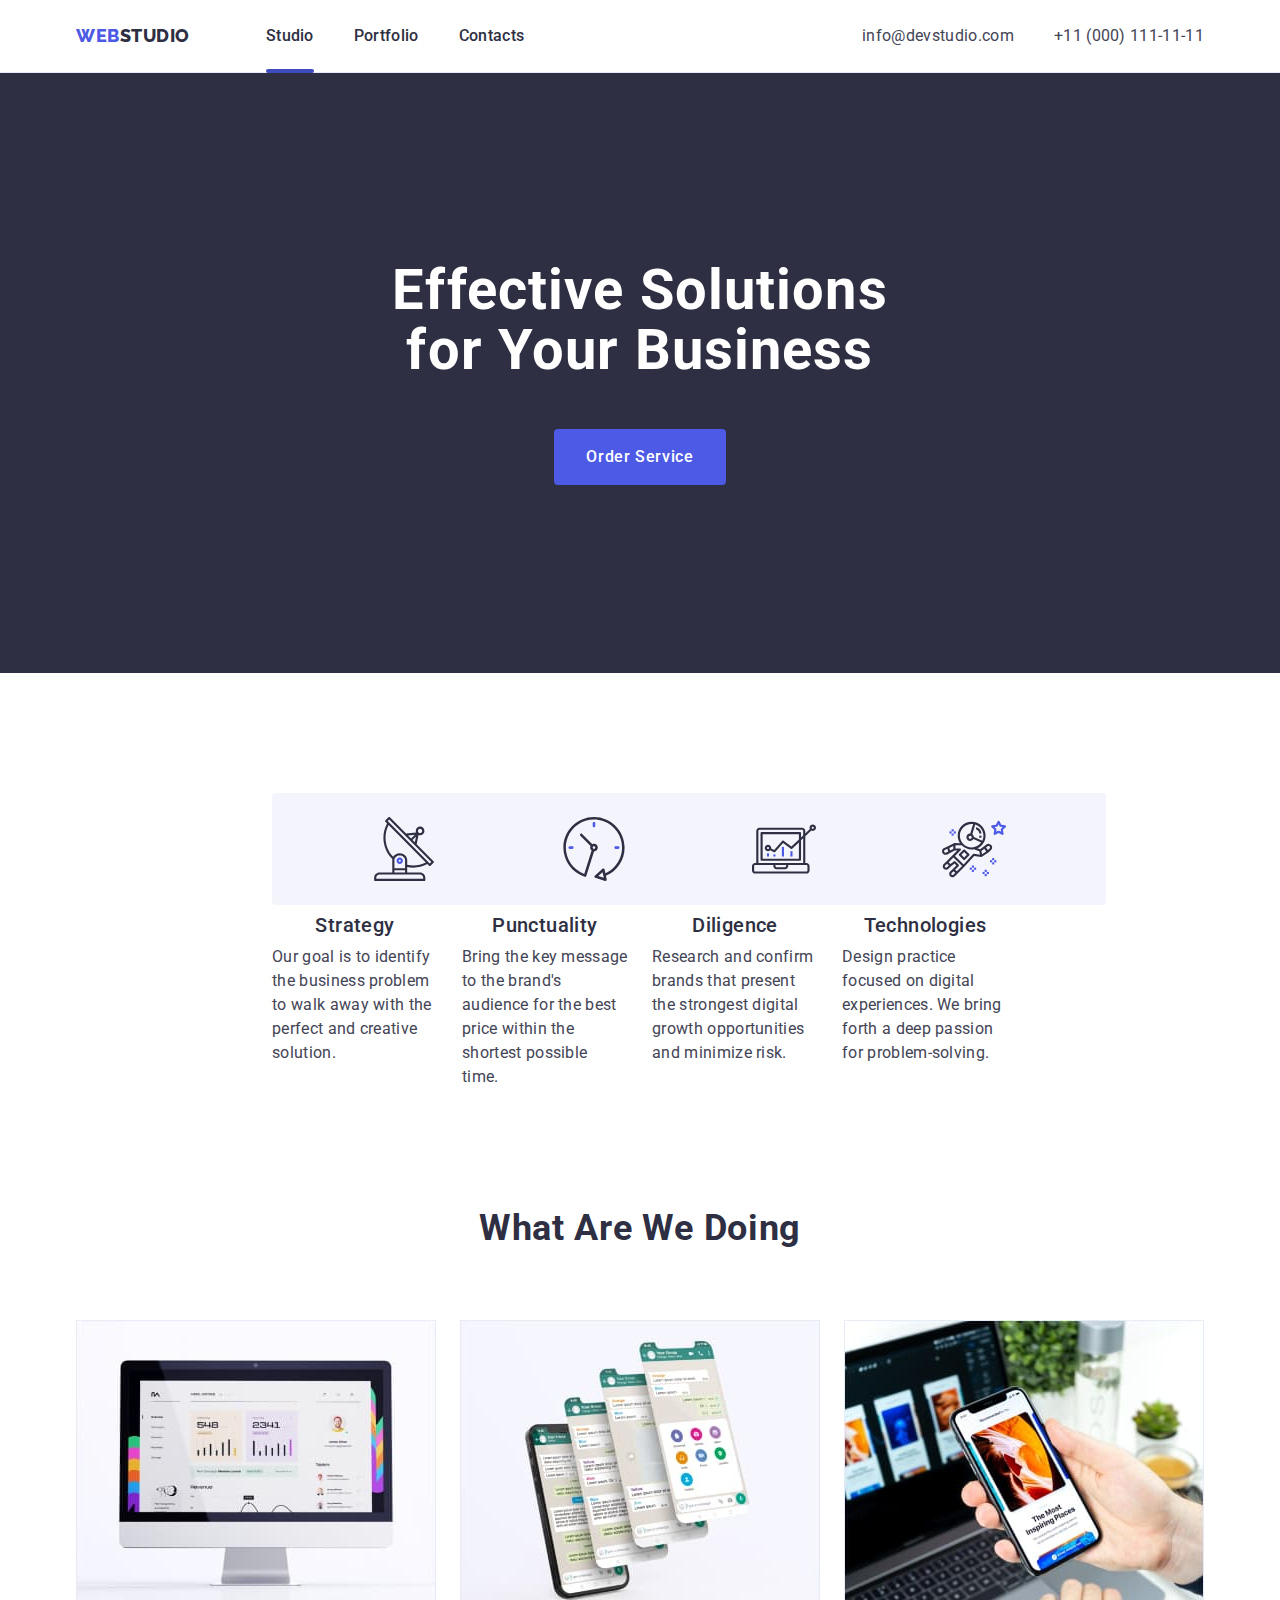
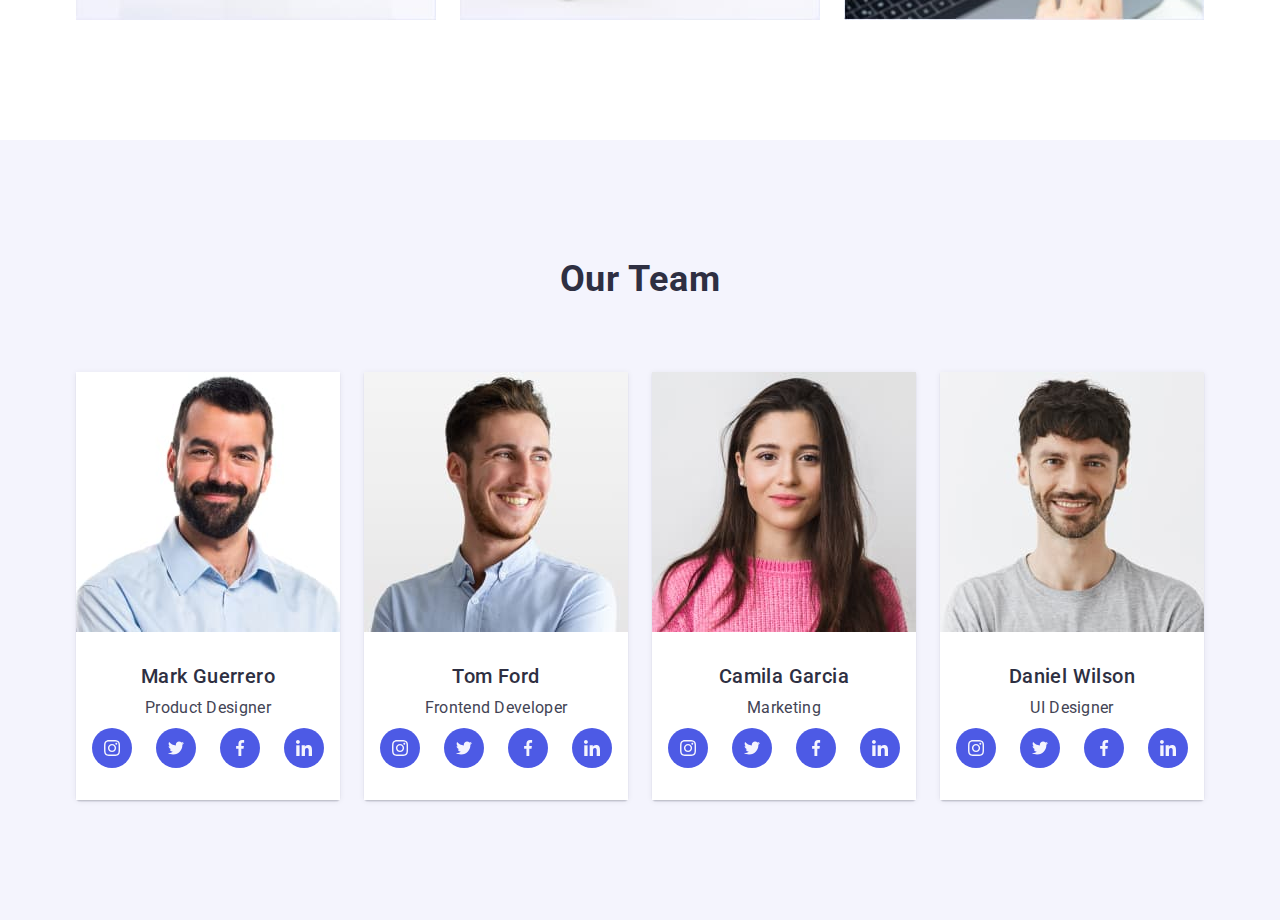
==== index.html @ ed2f5697 "1" ====
<!DOCTYPE html>
<html lang="en">
  <head>
    <meta charset="UTF-8" />
    <meta http-equiv="X-UA-Compatible" content="IE=edge" />
    <meta name="viewport" content="width=device-width, initial-scale=1.0" />

    <link rel="preconnect" href="https://fonts.googleapis.com" />
    <link rel="preconnect" href="https://fonts.gstatic.com" crossorigin />
    <link
      href="https://fonts.googleapis.com/css2?family=Raleway:wght@800&family=Roboto:wght@400;500;700;900&display=swap"
      rel="stylesheet"
    />
    <title>Studio</title>
    <link
      rel="stylesheet"
      href="https://cdn.jsdelivr.net/npm/modern-normalize@1.1.0/modern-normalize.min.css"
    />
    <link rel="stylesheet" href="./css/styles.css" />
    <link rel="stylesheet" href="./css/media.css" />
    <link rel="stylesheet" href="./css/mobile.css" />
  </head>

  <body>
    <!--============================Header =========================-->
    <header class="header">
      <div class="container page-header-container">
        <nav class="navigate">
          <a href="./index.html" class="logo link"
            >Web<span class="logo-color">Studio</span></a
          >
          <ul class="site-nav list">
            <li class="head-link">
              <a href="./index.html" class="link padding-link activ">Studio</a>
            </li>
            <li class="head-link">
              <a href="./portfolio.html" class="link padding-link">Portfolio</a>
            </li>
            <li class="head-link"><a href="" class="link padding-link">Contacts</a></li>
          </ul>
        </nav>
        <button type="button" class="mobile-menu-open" data-menu-open>
          <svg width="32" height="22" class="mobile-menu-clik">
            <use href="./images/icons.svg#icon-menu"></use>
          </svg>
        </button>
        <address class="auth-address">
          <ul class="auth-nav list">
            <li>
              <a href="mailto:info@devstudio.com" class="link padding-link-auth"
                >info@devstudio.com</a
              >
            </li>
            <li>
              <a href="tel:+110001111111" class="link padding-link-auth"
                >+11 (000) 111-11-11</a
              >
            </li>
          </ul>
        </address>
      </div>
      <!-- ==================Mobile-menu====================== -->
      <div class="mobile-menu-window" data-menu>
        <div class="container mobile-menu-container">
          <button type="button" class="mobile-menu-close" data-menu-close>
            <svg width="8" height="8" class="button-effects">
              <use href="./images/icons.svg#icon-close"></use>
            </svg>
          </button>
          <ul class="site-nav-menu list">
            <li class="head-link-menu">
              <a href="./index.html" class="link padding-link-menu-color">Studio</a>
            </li>
            <li class="head-link-menu">
              <a href="./portfolio.html" class="link padding-link-menu">Portfolio</a>
            </li>
            <li class="head-link-menu">
              <a href="" class="link padding-link-menu">Contacts</a>
            </li>
          </ul>
          <ul class="auth-nav-menu list">
            <li>
              <a href="tel:+110001111111" class="link padding-link-number"
                >+11 (000) 111-11-11</a
              >
            </li>
            <li>
              <a href="mailto:info@devstudio.com" class="link padding-link-mail"
                >info@devstudio.com</a
              >
            </li>
          </ul>
          <ul class="social-link-menu list">
            <li class="social-link-item">
              <a href="" class="social-list-link">
                <svg width="16" height="16" class="social-link-net">
                  <use href="./images/icons.svg#icon-instagram"></use>
                </svg>
              </a>
            </li>
            <li class="social-link-item">
              <a href="" class="social-list-link">
                <svg width="16" height="16" class="social-link-net">
                  <use href="./images/icons.svg#icon-twitter"></use>
                </svg>
              </a>
            </li>
            <li class="social-link-item">
              <a href="" class="social-list-link">
                <svg width="16" height="16" class="social-link-net">
                  <use href="./images/icons.svg#icon-facebook"></use>
                </svg>
              </a>
            </li>
            <li class="social-link-item">
              <a href="" class="social-list-link">
                <svg width="16" height="16" class="social-link-net">
                  <use href="./images/icons.svg#icon-linkedin"></use>
                </svg>
              </a>
            </li>
          </ul>
        </div>
      </div>
    </header>
    <!---------------------------Section 1 --------------------------------->
    <main>
      <section class="hero">
        <div class="container">
          <h1 class="hero-title">Effective Solutions for Your Business</h1>
          <button type="button" class="button" data-modal-open>Order Service</button>
        </div>
      </section>
      <!-- =====================section 2 ==============================-->
      <section class="section section-features">
        <div class="container">
          <h2 class="visually-hidden">features</h2>
          <ul class="feature-list list">
            <li class="feature-text">
              <div class="feature-icon">
                <svg width="64" height="64">
                  <use href="./images/icons.svg#icon-antenna"></use>
                </svg>
              </div>
              <h3 class="title">Strategy</h3>
              <p class="text">
                Our goal is to identify the business problem to walk away with the perfect
                and creative solution.
              </p>
            </li>
            <li class="feature-text">
              <div class="feature-icon">
                <svg width="64" height="64">
                  <use href="./images/icons.svg#icon-clock"></use>
                </svg>
              </div>
              <h3 class="title">Punctuality</h3>
              <p class="text">
                Bring the key message to the brand's audience for the best price within
                the shortest possible time.
              </p>
            </li>
            <li class="feature-text">
              <div class="feature-icon">
                <svg width="64" height="64">
                  <use href="./images/icons.svg#icon-diagram"></use>
                </svg>
              </div>
              <h3 class="title">Diligence</h3>
              <p class="text">
                Research and confirm brands that present the strongest digital growth
                opportunities and minimize risk.
              </p>
            </li>
            <li class="feature-text">
              <div class="feature-icon">
                <svg width="64" height="64">
                  <use href="./images/icons.svg#icon-astronaut"></use>
                </svg>
              </div>
              <h3 class="title">Technologies</h3>
              <p class="text">
                Design practice focused on digital experiences. We bring forth a deep
                passion for problem-solving.
              </p>
            </li>
          </ul>
        </div>
      </section>

      <!--=========================section 3 ============================-->
      <section class="section-work">
        <div class="container">
          <h2 class="section-title">What are we doing</h2>
          <ul class="work-list list">
            <li class="work-img">
              <img src="./images/img1.jpg" alt="overview" width="360" />
            </li>
            <li class="work-img">
              <img src="./images/img2.jpg" alt="mobile" width="360" />
            </li>
            <li class="work-img">
              <img src="./images/img3.jpg" alt="design" width="360" />
            </li>
          </ul>
        </div>
      </section>
      <!--========================section 4 =============================-->
      <section class="section section-team">
        <div class="container">
          <h2 class="section-title">Our Team</h2>
          <ul class="team-list list">
            <li class="team-pic">
              <img src="./images/Mark.jpg" alt="Mark" width="264" />
              <div class="team-name-prof">
                <h3 class="title-team">Mark Guerrero</h3>
                <p class="text-team">Product Designer</p>
                <ul class="social-link list">
                  <li class="social-link-item">
                    <a href="" class="social-list-link">
                      <svg width="16" height="16" class="social-link-net">
                        <use href="./images/icons.svg#icon-instagram"></use>
                      </svg>
                    </a>
                  </li>
                  <li class="social-link-item">
                    <a href="" class="social-list-link">
                      <svg width="16" height="16" class="social-link-net">
                        <use href="./images/icons.svg#icon-twitter"></use>
                      </svg>
                    </a>
                  </li>
                  <li class="social-link-item">
                    <a href="" class="social-list-link">
                      <svg width="16" height="16" class="social-link-net">
                        <use href="./images/icons.svg#icon-facebook"></use>
                      </svg>
                    </a>
                  </li>
                  <li class="social-link-item">
                    <a href="" class="social-list-link">
                      <svg width="16" height="16" class="social-link-net">
                        <use href="./images/icons.svg#icon-linkedin"></use>
                      </svg>
                    </a>
                  </li>
                </ul>
              </div>
            </li>
            <li class="team-pic">
              <img src="./images/Tom.jpg" alt="Tom" width="264" />
              <div class="team-name-prof">
                <h3 class="title-team">Tom Ford</h3>
                <p class="text-team">Frontend Developer</p>
                <ul class="social-link list">
                  <li class="social-link-item">
                    <a href="" class="social-list-link">
                      <svg width="16" height="16" class="social-link-net">
                        <use href="./images/icons.svg#icon-instagram"></use>
                      </svg>
                    </a>
                  </li>
                  <li class="social-link-item">
                    <a href="" class="social-list-link">
                      <svg width="16" height="16" class="social-link-net">
                        <use href="./images/icons.svg#icon-twitter"></use>
                      </svg>
                    </a>
                  </li>
                  <li class="social-link-item">
                    <a href="" class="social-list-link">
                      <svg width="16" height="16" class="social-link-net">
                        <use href="./images/icons.svg#icon-facebook"></use>
                      </svg>
                    </a>
                  </li>
                  <li class="social-link-item">
                    <a href="" class="social-list-link">
                      <svg width="16" height="16" class="social-link-net">
                        <use href="./images/icons.svg#icon-linkedin"></use>
                      </svg>
                    </a>
                  </li>
                </ul>
              </div>
            </li>
            <li class="team-pic">
              <img src="./images/Camila.jpg" alt="Camila" width="264" />
              <div class="team-name-prof">
                <h3 class="title-team">Camila Garcia</h3>
                <p class="text-team">Marketing</p>
                <ul class="social-link list">
                  <li class="social-link-item">
                    <a href="" class="social-list-link">
                      <svg width="16" height="16" class="social-link-net">
                        <use href="./images/icons.svg#icon-instagram"></use>
                      </svg>
                    </a>
                  </li>
                  <li class="social-link-item">
                    <a href="" class="social-list-link">
                      <svg width="16" height="16" class="social-link-net">
                        <use href="./images/icons.svg#icon-twitter"></use>
                      </svg>
                    </a>
                  </li>
                  <li class="social-link-item">
                    <a href="" class="social-list-link">
                      <svg width="16" height="16" class="social-link-net">
                        <use href="./images/icons.svg#icon-facebook"></use>
                      </svg>
                    </a>
                  </li>
                  <li class="social-link-item">
                    <a href="" class="social-list-link">
                      <svg width="16" height="16" class="social-link-net">
                        <use href="./images/icons.svg#icon-linkedin"></use>
                      </svg>
                    </a>
                  </li>
                </ul>
              </div>
            </li>
            <li class="team-pic">
              <img src="./images/Daniel.jpg" alt="Daniel" width="264" />
              <div class="team-name-prof">
                <h3 class="title-team">Daniel Wilson</h3>
                <p class="text-team">UI Designer</p>
                <ul class="social-link list">
                  <li class="social-link-item">
                    <a href="" class="social-list-link">
                      <svg width="16" height="16" class="social-link-net">
                        <use href="./images/icons.svg#icon-instagram"></use>
                      </svg>
                    </a>
                  </li>
                  <li class="social-link-item">
                    <a href="" class="social-list-link">
                      <svg width="16" height="16" class="social-link-net">
                        <use href="./images/icons.svg#icon-twitter"></use>
                      </svg>
                    </a>
                  </li>
                  <li class="social-link-item">
                    <a href="" class="social-list-link">
                      <svg width="16" height="16" class="social-link-net">
                        <use href="./images/icons.svg#icon-facebook"></use>
                      </svg>
                    </a>
                  </li>
                  <li class="social-link-item">
                    <a href="" class="social-list-link">
                      <svg width="16" height="16" class="social-link-net">
                        <use href="./images/icons.svg#icon-linkedin"></use>
                      </svg>
                    </a>
                  </li>
                </ul>
              </div>
            </li>
          </ul>
        </div>
      </section>
      <!-- ======================Section 5=============== -->
      <!-- <section class="section">
        <div class="container">
          <h2 class="section-title">Customers</h2>
          <ul class="client-link list">
            <li class="client-link-customer">
              <a href="" class="customers-link">
                <svg width="104" height="56" class="icon-color">
                  <use href="./images/icons.svg#icon-logo"></use>
                </svg>
              </a>
            </li>
            <li class="client-link-customer">
              <a href="" class="customers-link">
                <svg width="104" height="56" class="icon-color">
                  <use href="./images/icons.svg#icon-logo1"></use>
                </svg>
              </a>
            </li>
            <li class="client-link-customer">
              <a href="" class="customers-link">
                <svg width="104" height="56" class="icon-color">
                  <use href="./images/icons.svg#icon-logo2"></use>
                </svg>
              </a>
            </li>
            <li class="client-link-customer">
              <a href="" class="customers-link">
                <svg width="104" height="56" class="icon-color">
                  <use href="./images/icons.svg#icon-logo3"></use>
                </svg>
              </a>
            </li>
            <li class="client-link-customer">
              <a href="" class="customers-link">
                <svg width="104" height="56" class="icon-color">
                  <use href="./images/icons.svg#icon-logo4"></use>
                </svg>
              </a>
            </li>
            <li class="client-link-customer">
              <a href="" class="customers-link">
                <svg width="104" height="56" class="icon-color">
                  <use href="./images/icons.svg#icon-logo5"></use>
                </svg>
              </a>
            </li>
          </ul>
        </div>
      </section> -->
    </main>
    <!-- --------------------------Footer ------------------------------->
    <!-- <footer class="footer">
      <div class="container footer-section">
        <div class="footer-content">
          <a href="./index.html" class="logo link footer-link"
            >Web<span class="logo-footer">Studio</span></a
          >
          <p class="text-footer">
            Increase the flow of customers and sales for your business with digital
            marketing & growth solutions.
          </p>
        </div>
        <div class="social">
          <p class="social-media">Social media</p>
          <ul class="social-link-footer list">
            <li class="social-link-icon">
              <a href="#" class="social-link-icon-item">
                <svg width="24" height="24" class="social-link-hover">
                  <use href="./images/icons.svg#icon-instagram"></use>
                </svg>
              </a>
            </li>
            <li class="social-link-icon">
              <a href="#" class="social-link-icon-item">
                <svg width="24" height="24" class="social-link-hover">
                  <use href="./images/icons.svg#icon-twitter"></use>
                </svg>
              </a>
            </li>
            <li class="social-link-icon">
              <a href="#" class="social-link-icon-item">
                <svg width="24" height="24" class="social-link-hover">
                  <use href="./images/icons.svg#icon-facebook"></use>
                </svg>
              </a>
            </li>
            <li class="social-link-icon">
              <a href="#" class="social-link-icon-item">
                <svg width="24" height="24" class="social-link-hover">
                  <use href="./images/icons.svg#icon-linkedin"></use>
                </svg>
              </a>
            </li>
          </ul>
        </div>
        <div class="subscribe">
          <label class="subscribe-label">
            <span class="subscribe-title">Subscribe</span>
            <input
              type="email"
              name="user-email"
              class="subscribe-input"
              placeholder="E-mail"
            />
          </label>
          <button type="submit" class="subscribe-button">
            Subscribe
            <svg width="24" height="20" class="subscribe-link-footer">
              <use href="./images/icons.svg#icon-icon-send"></use>
            </svg>
          </button>
        </div>
      </div>
    </footer> -->
    <!-- ===========================Modal Window ===================== -->
    <!-- <div class="backdrop is-hidden" data-modal>
      <div class="modal-window">
        <button type="button" class="modal-button" data-modal-close>
          <svg width="8" height="8" class="button-effects">
            <use href="./images/icons.svg#icon-close"></use>
          </svg>
        </button>
        <p class="modal-title">Leave your contacts and we will call you back</p>
        <form>
          <div class="modal-menu">
            <label for="user-name" class="label-text">Name</label>
            <div class="input-wrap">
              <input type="text" name="user-name" class="modal-input" id="user-name" />
              <svg width="18" height="18" class="modal-icon">
                <use href="./images/icons.svg#icon-name"></use>
              </svg>
            </div>
          </div>
          <div class="modal-menu">
            <label for="user-phone" class="label-text">Phone</label>
            <div class="input-wrap">
              <input type="tel" name="user-phone" class="modal-input" id="user-phone" />
              <svg width="18" height="24" class="modal-icon">
                <use href="./images/icons.svg#icon-phone"></use>
              </svg>
            </div>
          </div>
          <div class="modal-menu">
            <label for="user-email" class="label-text">Email</label>
            <div class="input-wrap">
              <input type="email" name="user-email" class="modal-input" id="user-email" />
              <svg width="18" height="24" class="modal-icon">
                <use href="./images/icons.svg#icon-email"></use>
              </svg>
            </div>
          </div>
          <div class="modal-menu">
            <label for="user-comment" class="label-text">Comment</label>
            <textarea
              name="user-comment"
              id="user-comment"
              class="text-comment"
              placeholder="Text input"
            ></textarea>
          </div>
          <div class="privacy-click">
            <input
              type="checkbox"
              id="privacy"
              name="privacy"
              value="true"
              class="modal-click visually-hidden"
            />
            <label for="privacy" class="policy-text">
              <span>
                <svg width="10" height="8" class="vector">
                  <use href="./images/icons.svg#icon-Vector"></use>
                </svg> </span
              >I accept the terms and conditions of the
              <a href="./index.html" class="policy-text-link-clik">Privacy Policy</a>
            </label>
          </div>
          <button type="submit" class="button">Send</button>
        </form>
      </div>
    </div> -->
    <script src="./js/mobile-menu.js"></script>
    <script src="./js/modal.js"></script>
  </body>
</html>

<!-- data-modal-open data-modal-close data-modal -->
---- css/styles.css ----
:root {
  --primary-text-color: #434455;
  --title-text-color: #2e2f42;
  --accent-color: #4d5ae5;
  --primari-white-color: #ffffff;
  --background: #f4f4fd;
  --focus-hover-color: #404bbf;
  --botton-border-color: #e7e9fc;
}
h1,
h2,
h3,
h4,
h5,
h6,
p {
  margin: 0;
}
ul,
ol {
  margin: 0;
  padding: 0;
}
.list {
  list-style-type: none;
}
.link {
  text-decoration: none;
}
img {
  display: block;
  max-width: 100%;
  height: auto;
}
button {
  cursor: pointer;
}
body {
  background-color: var(--primari-white-color);
  color: var(--primary-text-color);
  font-family: Roboto, sans-serif;
  letter-spacing: 0.02em;
  font-size: 16px;
  line-height: 1.5;
}
/* .container {
  width: 1158px;
  margin: 0 auto;
  padding-left: 15px;
  padding-right: 15px;
} */

.container {
  width: 100%;
  margin: 0 auto;
  padding-left: 15px;
  padding-right: 15px;
}

/* ======================Header================= */
.header {
  background-color: var(--primari-white-color);
  border-bottom: 1px solid #e7e9fc;
  box-shadow: 0px 2px 1px rgba(46, 47, 66, 0.08), 0px 1px 1px rgba(46, 47, 66, 0.16),
    0px 1px 6px rgba(46, 47, 66, 0.08);
}
.page-header-container {
  display: flex;
  align-items: center;
  justify-content: space-between;
}

/* .page-header-container {
  display: flex;
} */
/* .navigate {
  display: flex;
  align-items: center;
} */
.logo {
  color: var(--accent-color);
  font-family: Raleway, sans-serif;
  font-weight: 800;
  font-size: 18px;
  line-height: 1.17;
  text-decoration: none;
  letter-spacing: 0.03em;
  text-transform: uppercase;
  /* margin-right: 76px; */
  display: inline-block;
  transition: background-color 250ms cubic-bezier(0.4, 0, 0.2, 1);
}
.logo-color {
  color: var(--title-text-color);
}
.logo:hover,
.logo:focus {
  color: var(--focus-hover-color);
  transition-duration: 250ms;
}

.mobile-menu-open {
  background-color: transparent;
  border: none;
  padding: 0;
  line-height: 0;
  stroke: black;
}

/* .head-link:not(:last-child) {
  margin-right: 40px;
} */
/* .padding-link {
  padding: 24px 0;
  display: inline-block;
  transition: color 250ms cubic-bezier(0.4, 0, 0.2, 1);
  position: relative;
  color: var(--title-text-color);
} */
/* .site-nav {
  color: var(--title-text-color);
  font-weight: 500;
  font-size: 16px;
  line-height: 1.5;
  display: flex; 
} */
/* .activ::after {
  display: block;
  content: "";
  width: 100%;
  height: 4px;
  border-radius: 2px;
  background-color: var(--focus-hover-color);
  position: absolute;
  bottom: -1px;
} */

/* .padding-link:hover,
.padding-link:focus {
  color: var(--focus-hover-color);
} */

/* .auth-address {
  font-style: normal;
  margin-left: auto;
} */
/* .auth-nav {
  display: flex;
  gap: 40px;
} */

/* .auth-nav > li > a {
  color: var(--primary-text-color);
  font-family: Roboto, sans-serif;
  font-weight: 400;
  font-size: 16px;
  line-height: 1.5;
} */

/* =====================Section 1 ===================== */
.hero {
  background-color: var(--title-text-color);
  /* padding-top: 188px;
  padding-bottom: 188px; */
  padding-top: 112px;
  padding-bottom: 112px;
  text-align: center;
  /* max-width: 1440px; */
  max-width: 428px;
  margin-left: auto;
  margin-right: auto;
  /* background-image: linear-gradient(rgba(46, 47, 66, 0.7), rgba(46, 47, 66, 0.7)),
    url(../images/people-office.jpg);  */
  background-repeat: no-repeat;
  background-position: center;
  background-size: cover;
}

.hero-title {
  color: var(--primari-white-color);
  font-weight: 700;
  font-size: 36px;
  line-height: 1.11;
  /* font-size: 56px;
  line-height: 1.07; */
  letter-spacing: 0.02em;
  max-width: 320px;
  margin: 0 auto;
  /* margin-bottom: 48px; */
  margin-bottom: 72px;
}
.button {
  color: var(--primari-white-color);
  background-color: var(--accent-color);
  font-family: Roboto, sans-serif;
  font-weight: 500;
  font-size: 16px;
  line-height: 1.5;
  letter-spacing: 0.04em;
  border-radius: 4px;
  margin: 0 auto;
  padding: 16px 32px;
  display: block;
  height: 56px;
  border: none;
  min-width: 169px;
  transition: background-color 250ms cubic-bezier(0.4, 0, 0.2, 1);
}
.button:hover,
.button:focus {
  color: var(--primari-white-color);
  background: var(--focus-hover-color);
  box-shadow: 0px 4px 4px rgba(0, 0, 0, 0.15);
  border-radius: 4px;
}
/* =========================Section 2=================== */

.section {
  /* padding-top: 120px;
  padding-bottom: 120px; */
  padding-top: 96px;
  padding-bottom: 96px;
}
.section-features {
  background-color: var(--primari-white-color);
}

.feature-list {
  background-color: var(--primari-white-color);
  display: flex;
  flex-wrap: wrap;
  gap: 72px;
  margin: 0 auto;
}
.feature-text {
  width: 100%;
  max-width: 396px;
  /* width: calc((100% - 72px) / 4); */
}
.feature-icon {
  background-color: var(--background);
  width: 264px;
  height: 112px;
  border-radius: 4px;
  display: flex;
  justify-content: center;
  align-items: center;
  margin-bottom: 8px;
}

/* .feature-text::before {
  display: inline-block;
  content: "";
  width: 264px;
  height: 112px;
  border-radius: 4px;
  background: var(--background);
  background-repeat: no-repeat;
  background-position: center;
} */

/* .icon-strategy::before {
  background-image: url(../images/Icon_img/strategy.svg);
}
.icon-punctuality::before {
  background-image: url(../images/Icon_img/punctuality.svg);
}
.icon-diligence::before {
  background-image: url(../images/Icon_img/diligence.svg);
}
.icon-tehnolodgies::before {
  background-image: url(../images/Icon_img/astronaut.svg);
} */

.title {
  color: var(--title-text-color);
  font-weight: 700;
  font-size: 36px;
  line-height: 1.11;
  text-align: center;
  letter-spacing: 0.02em;
  margin-bottom: 8px;
  text-align: center;
}
.text {
  color: var(--primary-text-color);
  font-family: Roboto, sans-serif;
  font-weight: 500;
  font-size: 16px;
  line-height: 1.5;
  letter-spacing: 0.02em;
}
.visually-hidden {
  position: absolute;
  width: 1px;
  height: 1px;
  margin: -1px;
  border: 0;
  padding: 0;
  white-space: nowrap;
  clip-path: inset(100%);
  clip: rect(0 0 0 0);
  overflow: hidden;
}

/* =========================Section 3 ================= */
.section-title {
  color: var(--title-text-color);
  font-weight: 700;
  font-size: 36px;
  line-height: 1.1;
  text-align: center;
  letter-spacing: 0.02em;
  text-transform: capitalize;
  margin-top: 0;
  margin-bottom: 72px;
}

.section-work {
  color: var(--primary-text-color);
  background-color: var(--primari-white-color);
  padding-bottom: 120px;
}

.work-list {
  display: flex;
  gap: 24px;
}
.work-img {
  width: calc((100% - 48px) / 3);
}

/* ========================= Section 4 =============== */
.section-team {
  background-color: var(--background);
}
.team-list {
  display: flex;
  flex-wrap: wrap;
  gap: 24px;
  justify-content: space-between;
}
.team-pic {
  /* width: calc((100% - 72px) / 4); */
  border-radius: 0px 0px 4px 4px;
  box-shadow: 0px 1px 6px rgba(46, 47, 66, 0.08), 0px 1px 1px rgba(46, 47, 66, 0.16),
    0px 2px 1px rgba(46, 47, 66, 0.08);
  width: 100%;
}
.team-name-prof {
  background-color: var(--primari-white-color);
  padding: 32px 0px;
  text-align: center;
}
.social-link {
  display: flex;
  justify-content: center;
  gap: 24px;
}

.social-link-item {
}
.social-list-link {
  width: 40px;
  height: 40px;
  border-radius: 50%;
  background-color: var(--accent-color);
  justify-content: center;
  display: flex;
  align-items: center;
  transition: background-color 250ms cubic-bezier(0.4, 0, 0.2, 1);

  /* transition: color 250ms cubic-bezier(0.4, 0, 0.2, 1); */
}
.social-link-net {
  fill: var(--background);
}
.social-list-link:hover,
.social-list-link:focus {
  background-color: var(--focus-hover-color);
}
.title-team {
  color: var(--title-text-color);
  font-weight: 500;
  font-size: 20px;
  line-height: 1.2;
  letter-spacing: 0.02em;
  margin-bottom: 8px;
  text-align: center;
}
.text-team {
  font-family: Roboto, sans-serif;
  letter-spacing: 0.02em;
  font-size: 16px;
  line-height: 1.5;
  text-align: center;
  margin-bottom: 8px;
}

/* =========================Section 5================= */
.client-link {
  display: flex;
  justify-content: center;
  gap: 24px;
}
.client-link-customer {
  width: calc((100% - 120px) / 6);
  height: 88px;
}
.customers-link {
  background-color: var(--primari-white-color);
  display: flex;
  justify-content: center;
  align-items: center;
  width: 100%;
  height: 100%;
  border-radius: 4px;
  border: 1px solid #8e8f99;
  color: #8e8f99;
  padding: 16px 32px;
  transition: border-color 250ms cubic-bezier(0.4, 0, 0.2, 1),
    color 250ms cubic-bezier(0.4, 0, 0.2, 1);
  /* transition: border 250ms cubic-bezier(0.4, 0, 0.2, 1),
    color 250ms cubic-bezier(0.4, 0, 0.2, 1); */
}

.icon-color {
  fill: currentColor;
}
.customers-link:hover,
.customers-link:focus {
  color: var(--focus-hover-color);
  border-color: var(--focus-hover-color);
}

/* ========================= Footer ==================*/
.footer {
  background-color: var(--title-text-color);
  padding: 100px 0;
}
.logo-footer {
  color: var(--background);
  font-family: Raleway, sans-serif;
  font-weight: 800;
  font-size: 18px;
  line-height: 1.17;
  text-decoration: none;
  letter-spacing: 0.03em;
  text-transform: uppercase;
}
.footer-link {
  display: inline-block;
  margin-bottom: 16px;
}
.text-footer {
  color: var(--background);
  width: 264px;
}
.footer-section {
  align-items: baseline;
  display: flex;
}
.footer-content {
  margin-right: 120px;
}
.social {
  margin-right: 80px;
}
.social-media {
  font-family: "Roboto";
  color: var(--primari-white-color);
  letter-spacing: 0.02em;
  font-weight: 500;
  font-size: 16px;
  line-height: 1.5;
  margin-bottom: 16px;
}
.social-link-footer {
  display: flex;
  justify-content: center;
  gap: 16px;
}
.social-link-icon {
  width: 40px;
  height: 40px;
}
.social-link-icon-item {
  width: 100%;
  height: 100%;
  border-radius: 50%;
  background-color: var(--accent-color);
  display: flex;
  align-items: center;
  justify-content: center;
  transition: background-color 250ms cubic-bezier(0.4, 0, 0.2, 1);
}
.social-link-hover {
  fill: var(--background);
}
.social-link-icon-item:hover,
.social-link-icon-item:focus {
  background-color: #31d0aa;
}
.subscribe {
  display: flex;
  align-items: flex-end;
  gap: 24px;
}
.subscribe-title {
  color: var(--primari-white-color);
  font-weight: 500;
  font-size: 16px;
  line-height: 1.5;
  letter-spacing: 0.02em;
  margin-bottom: 16px;
  display: block;
}
.subscribe-input {
  color: var(--primari-white-color);
  background-color: var(--title-text-color);
  border: 1px solid #ffffff;
  filter: drop-shadow(0px 4px 4px rgba(0, 0, 0, 0.15));
  border-radius: 4px;
  width: 264px;
  height: 40px;
  padding-left: 16px;
}
.subscribe-input::placeholder {
  color: var(--primari-white-color);
  font-weight: 400;
  font-size: 12px;
  line-height: 2;
}

.subscribe-button {
  color: var(--primari-white-color);
  background-color: var(--accent-color);
  font-family: Roboto, sans-serif;
  font-weight: 500;
  font-size: 16px;
  line-height: 1.5;
  display: flex;
  justify-content: center;
  align-items: center;
  letter-spacing: 0.04em;
  border-radius: 4px;
  border: none;
  padding: 8px 24px;
  gap: 16px;
}
.subscribe-link-footer {
  fill: var(--primari-white-color);
}

/* ======================= Portfolio ===========*/
.button-portfolio {
  color: var(--accent-color);
  background-color: var(--background);
  font-family: Roboto, sans-serif;
  font-weight: 500;
  font-size: 16px;
  line-height: 1.5;
  letter-spacing: 0.04em;
  border: 1px solid var(--botton-border-color);
  border-radius: 4px;
  padding: 12px 24px;
  transition: color 250ms cubic-bezier(0.4, 0, 0.2, 1),
    background-color 250ms cubic-bezier(0.4, 0, 0.2, 1),
    border-color 250ms cubic-bezier(0.4, 0, 0.2, 1),
    box-shadow 250ms cubic-bezier(0.4, 0, 0.2, 1);
}

/* .button-portfolio.primary {
  color: var(--primari-white-color);
  background-color: var(--accent-color);
} */

.button-portfolio:hover,
.button-portfolio:focus {
  transform: translateY(0%);
  border: 1px solid transparent;
  color: var(--primari-white-color);
  background-color: var(--focus-hover-color);
  box-shadow: 0px 3px 1px rgba(0, 0, 0, 0.1), 0px 2px 1px rgba(0, 0, 0, 0.08),
    0px 2px 2px rgba(0, 0, 0, 0.12);
}

.button-list {
  display: flex;
  justify-content: center;
  gap: 24px;
  margin-bottom: 72px;
}
/* =========================  Our Work ============== */
.section-portfolio {
  padding-top: 96px;
  padding-bottom: 120px;
}
.work-fon {
  width: calc((100% - 48px) / 3);
}
.our-work {
  display: flex;
  justify-content: center;
  flex-wrap: wrap;
  column-gap: 24px;
  row-gap: 48px;
}
/* .work-fon:focus .our-work-best {
  transform: translatey(0);
}
.work-fon:hover .our-work-best {
  transform: translatey(0);
} */

.work-img-fon {
  position: relative;
  overflow: hidden;
}
.our-work-best {
  position: absolute;
  color: var(--background);
  font-weight: 400;
  font-size: 16px;
  line-height: 1.5;
  padding: 40px 32px 164px 32px;
  top: 0;
  background-color: var(--accent-color);
  height: 100%;
  transform: translatey(100%);
  transition: transform 250ms cubic-bezier(0.4, 0, 0.2, 1);
  padding: 40px 32px;
}

.portfolio-link {
  display: block;
  background-color: var(--primari-white-color);
  background-origin: padding-box;
  border: 1px solid transparent;
  transition: box-shadow 250ms cubic-bezier(0.4, 0, 0.2, 1);
  /* transition: border 250ms cubic-bezier(0.4, 0, 0.2, 1); */
}
.portfolio-link:hover,
.portfolio-link:focus .our-work-best {
  border: 1px solid #f4f4fd;
  box-shadow: 0px 1px 6px rgba(46, 47, 66, 0.08), 0px 1px 1px rgba(46, 47, 66, 0.16),
    0px 2px 1px rgba(46, 47, 66, 0.08);
  transform: translateY(0%);
}
.portfolio-link:hover .our-work-best {
  border: 1px solid #f4f4fd;
  box-shadow: 0px 1px 6px rgba(46, 47, 66, 0.08), 0px 1px 1px rgba(46, 47, 66, 0.16),
    0px 2px 1px rgba(46, 47, 66, 0.08);
  transform: translateY(0%);
}

.work-link {
  padding: 32px 16px;
  border: 1px solid #e7e9fc;
  margin-bottom: 8px;
  border: 1px solid var(--botton-border-color);
  border-top: none;
}

.backdrop {
  position: fixed;
  width: 100%;
  height: 100%;
  top: 0;
  background-color: rgba(46, 47, 66, 0.4);
  transition: opacity 250ms cubic-bezier(0.4, 0, 0.2, 1),
    visibility 250ms cubic-bezier(0.4, 0, 0.2, 1);
}

.modal-window {
  position: absolute;
  width: 408px;
  min-height: 576px;
  left: 50%;
  top: 50%;
  transform: translate(-50%, -50%);
  background-color: #fcfcfc;
  border-radius: 4px;
  padding: 24px;
  transition: transform 250ms cubic-bezier(0.4, 0, 0.2, 1);
  box-shadow: 0px 1px 1px rgba(0, 0, 0, 0.14), 0px 1px 3px rgba(0, 0, 0, 0.12),
    0px 2px 1px rgba(0, 0, 0, 0.2);
  display: block;
  padding-top: 72px;
}
.modal-button {
  width: 24px;
  height: 24px;
  top: 24px;
  right: 24px;
  border-radius: 50%;
  background-color: #e7e9fc;
  border: 1px solid rgba(0, 0, 0, 0.1);
  position: absolute;
  display: flex;
  justify-content: center;
  align-items: center;
  margin-left: auto;
  padding: 0;
  margin-bottom: 24px;
  transition: background-color 250ms cubic-bezier(0.4, 0, 0.2, 1),
    border 250ms cubic-bezier(0.4, 0, 0.2, 1);
}
.modal-button:hover,
.modal-button:focus {
  background-color: #404bbf;
  border: none;
  fill: var(--primari-white-color);
}
.is-hidden {
  opacity: 0;
  pointer-events: none;
  visibility: hidden;
}
.button-effects {
  transition: fill 250ms cubic-bezier(0.4, 0, 0.2, 1);
}

.modal-title {
  color: var(--title-text-color);
  font-weight: 500;
  font-size: 16px;
  line-height: 1.5;
  text-align: center;
  margin-bottom: 16px;
}
.modal-menu {
  margin-bottom: 8px;
}
.label-text {
  color: #8e8f99;
  font-weight: 400;
  font-size: 12px;
  line-height: 1.16;
  letter-spacing: 0.04em;
}
.modal-input {
  width: 100%;
  height: 40px;
  padding-left: 38px;
  border: 1px solid rgba(46, 47, 66, 0.4);
  border-radius: 4px;
  background-color: transparent;
  outline: transparent;
}
.modal-input:focus {
  border-color: var(--accent-color);
}
.modal-input:focus + .modal-icon {
  fill: var(--accent-color);
}

.input-wrap {
  position: relative;
}
.modal-icon {
  position: absolute;
  left: 16px;
  top: 50%;
  transform: translateY(-50%);
}

.text-comment {
  padding: 16px;
  width: 100%;
  height: 120px;
  border: 1px solid rgba(46, 47, 66, 0.4);
  border-radius: 4px;
  resize: none;
  background-color: transparent;
  outline: transparent;
}

.text-comment:focus {
  border-color: var(--accent-color);
}

.text-comment::placeholder {
  padding-top: 8px;
  color: #8e8f99;
  font-weight: 400;
  font-size: 12px;
  line-height: 1.16;
  letter-spacing: 0.04em;
}

.policy-text-link {
  color: #8e8f99;
  font-weight: 400;
  font-size: 12px;
  line-height: 14px;
  letter-spacing: 0.04em;
}
.policy-text-link-clik {
  color: var(--accent-color);
  font-weight: 400;
  font-size: 12px;
  line-height: 14px;
  letter-spacing: 0.04em;
}
.policy-text {
  display: flex;
  color: #8e8f99;
  font-weight: 400;
  font-size: 12px;
  line-height: 1.16;
  letter-spacing: 0.04em;
  margin-bottom: 24px;
  gap: 2px;
}
/* .policy-text::before {
  content: "";
  display: block;
  width: 16px;
  height: 16px;
  border: 1px solid rgba(46, 47, 66, 0.4);
  border-radius: 2px;
  margin-right: 10px;
}
.modal-click:checked + .policy-text::before {
  background-color: var(--accent-color);
  border: none;
} */
/* .vector {
  /* fill: var(--primari-white-color); */
/* } */

.policy-text span {
  content: "";
  width: 16px;
  height: 16px;
  border: 1px solid rgba(46, 47, 66, 0.4);
  border-radius: 2px;
  margin-right: 10px;
  display: flex;
  align-items: center;
  justify-content: center;
  fill: transparent;
}
.modal-click:checked + .policy-text span {
  background-color: var(--accent-color);
  border: none;
  fill: var(--background);
}
---- css/media.css ----
@media screen and (max-width: 768px) {
  .header {
    padding-top: 25.5px;
    padding-bottom: 25.5px;
  }
}
@media screen and (max-width: 1158px) {
  .feature-icon {
    display: none;
  }
  .section-work {
    display: none;
  }
}

@media screen and (max-width: 428) {
  .container {
    max-width: 396px;
  }
}

/* ================7 6 8 =============== */

@media screen and (min-width: 768px) {
  .container {
    max-width: 736px;
  }
  .navigate,
  .site-nav {
    display: flex;
    align-items: center;
  }
  .logo {
    margin-right: 120px;
  }
  .head-link:not(:last-child) {
    margin-right: 40px;
  }
  .padding-link {
    padding: 24px 0;
    display: inline-block;
    transition: color 250ms cubic-bezier(0.4, 0, 0.2, 1);
    position: relative;
    color: var(--title-text-color);
  }
  .activ::after {
    display: block;
    content: "";
    width: 100%;
    height: 4px;
    border-radius: 2px;
    background-color: var(--focus-hover-color);
    position: absolute;
    bottom: -1px;
  }
  .padding-link:hover,
  .padding-link:focus {
    color: var(--focus-hover-color);
  }
  .auth-address {
    font-style: normal;
    margin-left: auto;
  }
  .padding-link-auth {
    padding: 16px 0;
  }
  .auth-nav > li > a {
    color: var(--primary-text-color);
    font-family: Roboto, sans-serif;
    font-weight: 400;
    font-size: 16px;
    line-height: 1.5;
  }
  .site-nav {
    color: var(--title-text-color);
    font-weight: 500;
    font-size: 16px;
    line-height: 1.5;
    display: flex;
  }

  /* -----------------   Hero ------------------ */
  .hero {
    max-width: 736px;
    /* background-image: linear-gradient(rgba(46, 47, 66, 0.7), rgba(46, 47, 66, 0.7)),
    url(../images/people-office.jpg);  */
  }

  .hero-title {
    font-size: 56px;
    line-height: 1.07;
    letter-spacing: 0.02em;
    max-width: 496px;
    margin: 0 auto;
    margin-bottom: 36px;
  }
  /* --------------------Section 2 ---------------- */

  .feature-list {
    display: flex;
    flex-wrap: wrap;
    column-gap: 24px;
    row-gap: 72px;
    max-width: 736px;
  }
  .feature-text {
    width: calc((100% - 24px) / 2);
    max-width: 356px;
  }
  .title {
    text-align: left;
  }
}

/* ===============Srction 3 ================ */
/* ===============Srction 4 ================ */

/* ================ 1 1 5 8 ================ */

@media screen and (min-width: 1158px) {
  .container {
    max-width: 1158px;
  }
  .section {
    padding-top: 120px;
    padding-bottom: 120px;
  }
  .auth-nav {
    display: flex;
    gap: 40px;
  }
  .logo {
    margin-right: 76px;
  }

  /* ------------------------Hero ------------------ */
  .hero {
    padding-top: 188px;
    padding-bottom: 188px;
    max-width: 1440px;
    /* background-image: linear-gradient(rgba(46, 47, 66, 0.7), rgba(46, 47, 66, 0.7)),
    url(../images/people-office.jpg);  */
  }
  .hero-title {
    margin-bottom: 48px;
  }
  /* -------------------------Section 2 ---------------- */

  .section {
    padding-top: 120px;
    padding-bottom: 120px;
  }
  .feature-list {
    display: flex;
    justify-content: center;
    gap: 24px;
  }
  .feature-text {
    width: calc((100% - 72px) / 4);
  }
  .title {
    color: var(--title-text-color);
    font-weight: 500;
    font-size: 20px;
    line-height: 1.2;
    letter-spacing: 0.02em;
    margin-bottom: 8px;
    text-align: center;
  }
  .text {
    color: var(--primary-text-color);
    font-family: Roboto, sans-serif;
    font-weight: 400;
    font-size: 16px;
    line-height: 1.5;
  }
}
/* ===============Srction 3 ================ */
/* ===============Srction 4 ================ */
.team-list {
  justify-content: space-between;
  display: flex;
  gap: 24px;
}
.team-pic {
  width: calc((100% - 72px) / 4);
}
---- css/mobile.css ----
@media screen and (max-width: 768px) {
  .site-nav {
    display: none;
  }
  .auth-address {
    display: none;
  }
}

@media screen and (max-width: 768px) {
  .mobile-menu-window {
    position: fixed;
    width: 100%;
    height: 100%;
    min-height: 796px;
    z-index: 100;
    background-color: antiquewhite;
    top: 0;
    left: 0;
    opacity: 0;
    visibility: hidden;
    pointer-events: none;
  }
  .mobile-menu-window.is-open {
    opacity: 1;
    visibility: visible;
    pointer-events: auto;
    transition: opacity 300ms linear, visibility 300ms linear;
  }

  .mobile-menu-close {
    width: 24px;
    height: 24px;
    top: 24px;
    right: 24px;
    border-radius: 50%;
    background-color: #e7e9fc;
    border: 1px solid rgba(0, 0, 0, 0.1);
    position: absolute;
    display: flex;
    justify-content: center;
    align-items: center;
    margin-left: auto;
    padding: 0;
    margin-bottom: 24px;
    transition: background-color 250ms cubic-bezier(0.4, 0, 0.2, 1),
      border 250ms cubic-bezier(0.4, 0, 0.2, 1);
  }

  .mobile-menu-container {
    position: relative;
    padding-top: 80px;
    padding-bottom: 40px;
    padding-left: 40px;
    padding-right: 35px;
  }

  .site-nav-menu {
    color: var(--title-text-color);
    font-weight: 700;
    font-size: 36px;
    line-height: 1.11;
    letter-spacing: 0.02em;
  }
  .head-link-menu:not(:last-child) {
    margin-bottom: 40px;
  }
  .padding-link-menu-color {
    color: #4d5ae5;
  }
  .auth-nav-menu {
    margin-bottom: 40px;
  }

  .padding-link-number {
    font-weight: 700;
    font-size: 36px;
    line-height: 1.11;
    letter-spacing: 0.02em;
    color: #4d5ae5;
  }
  .padding-link-mail {
    font-weight: 500;
    font-size: 20px;
    line-height: 1.2;
    letter-spacing: 0.02em;
  }

  .social-link-menu {
    display: flex;
    justify-content: center;
    gap: 24px;
  }

  .padding-link-menu {
  }

  .mobile-menu-container {
  }
}
@media screen and (min-width: 768px) {
  .mobile-menu-window {
    display: none;
  }
  .mobile-menu-open {
    display: none;
  }
}
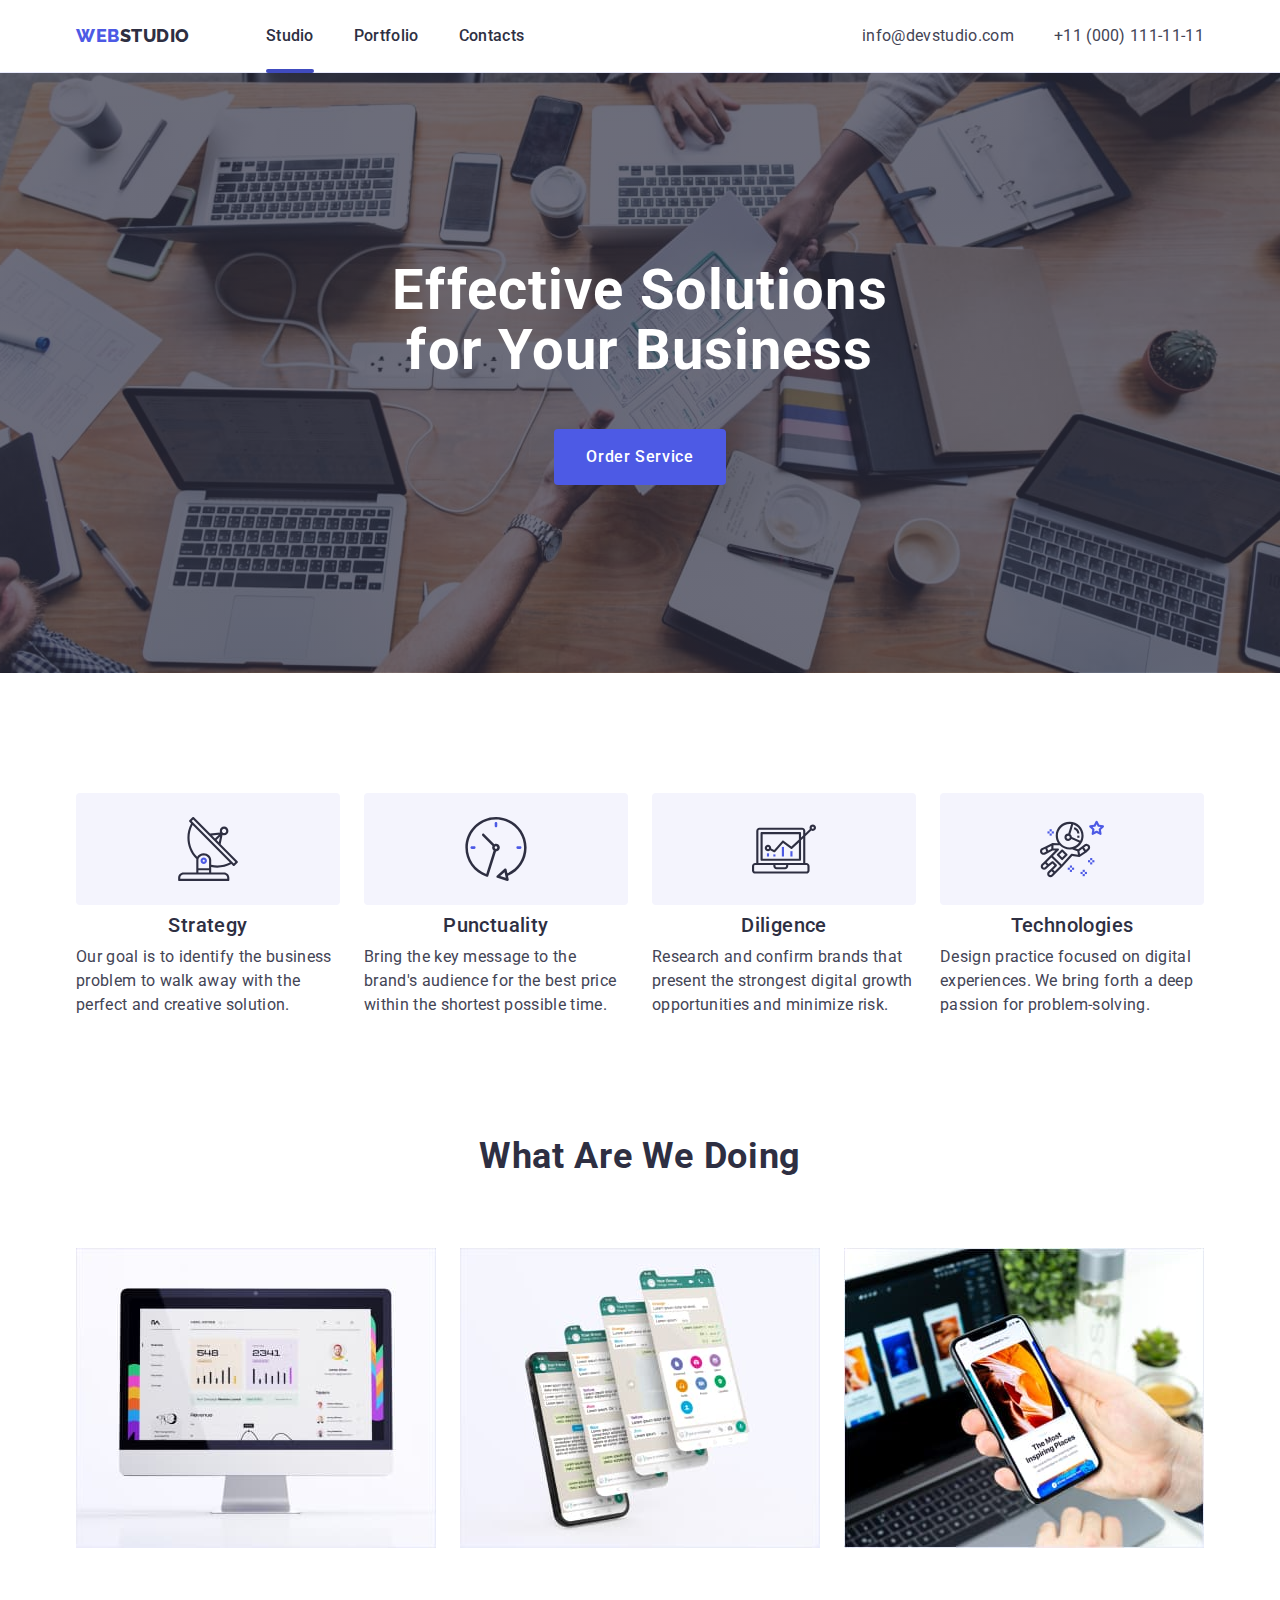
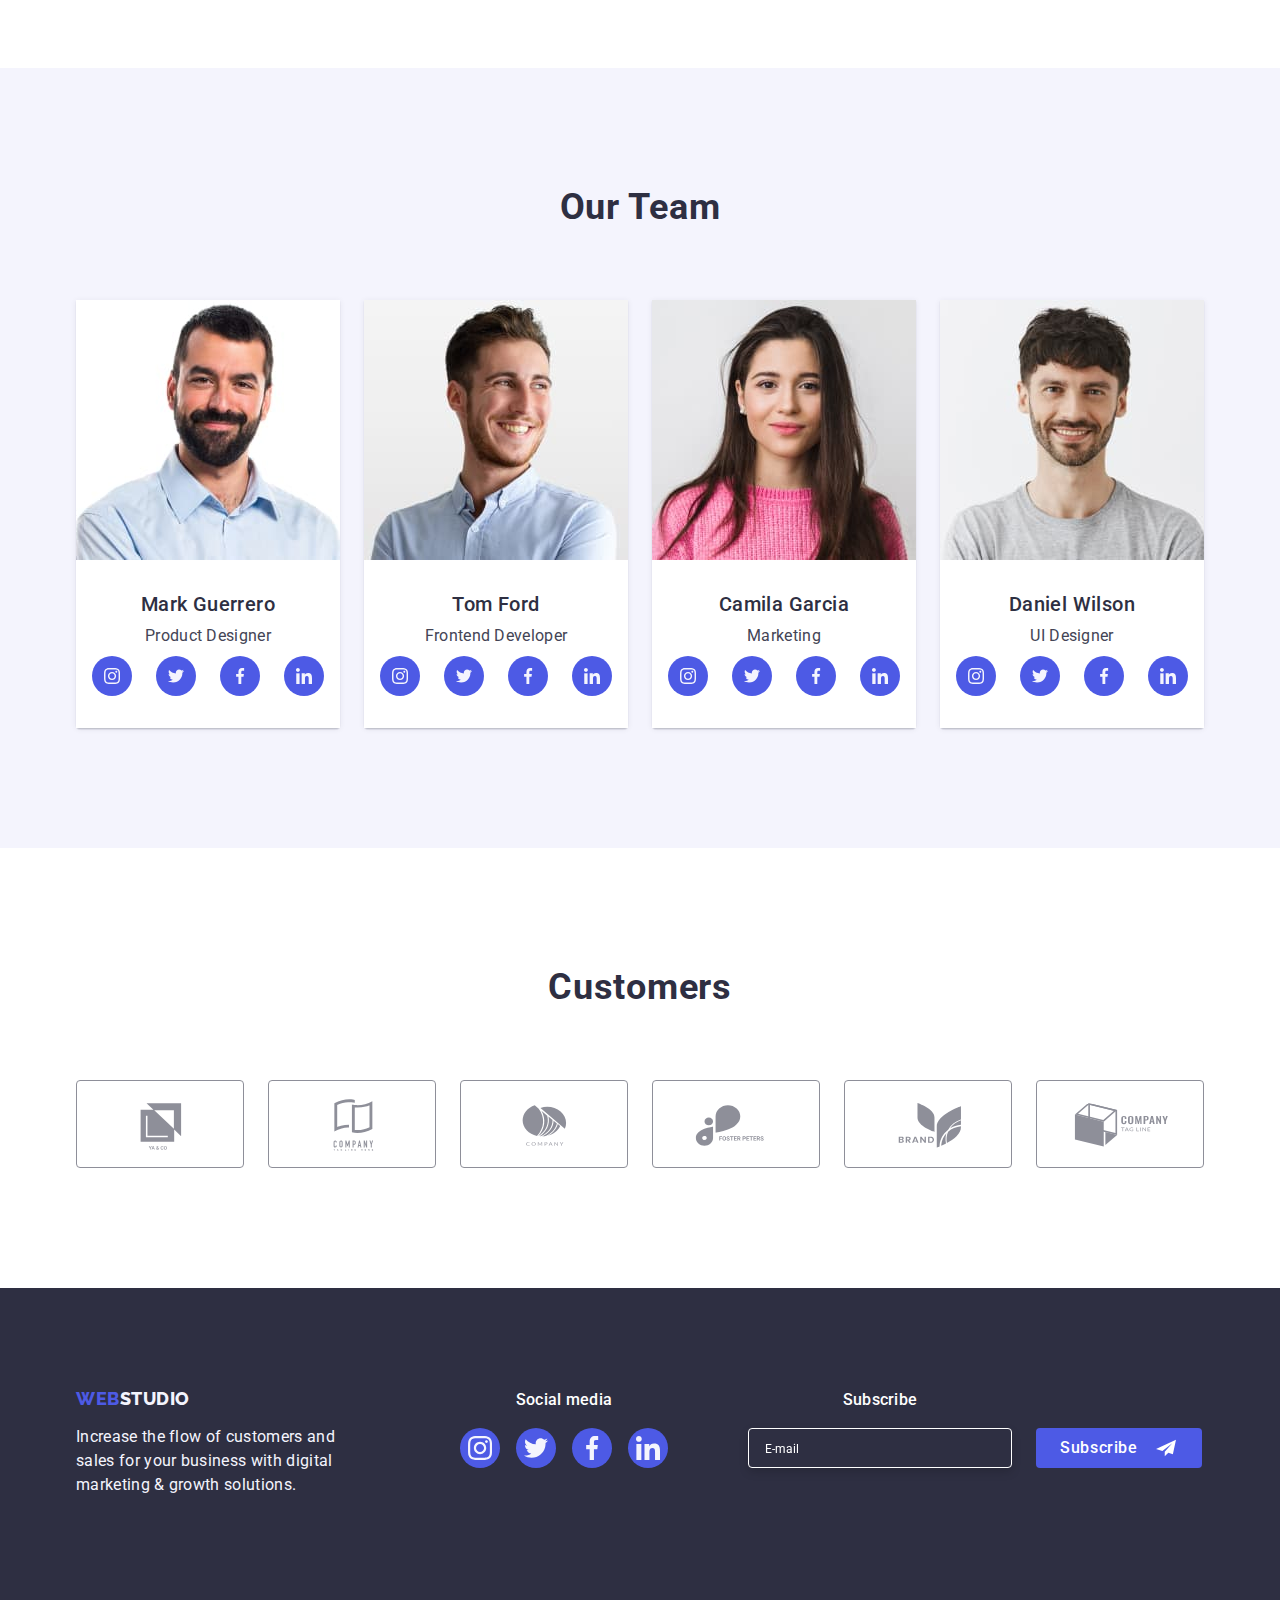
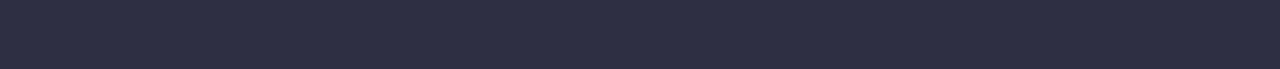
==== commit fd3c1ceb: "2" ====
--- a/index.html
+++ b/index.html
@@ -362,7 +362,7 @@
         </div>
       </section>
       <!-- ======================Section 5=============== -->
-      <!-- <section class="section">
+      <section class="section section-customers">
         <div class="container">
           <h2 class="section-title">Customers</h2>
           <ul class="client-link list">
@@ -410,10 +410,10 @@
             </li>
           </ul>
         </div>
-      </section> -->
+      </section>
     </main>
     <!-- --------------------------Footer ------------------------------->
-    <!-- <footer class="footer">
+    <footer class="footer">
       <div class="container footer-section">
         <div class="footer-content">
           <a href="./index.html" class="logo link footer-link"
@@ -475,7 +475,7 @@
           </button>
         </div>
       </div>
-    </footer> -->
+    </footer>
     <!-- ===========================Modal Window ===================== -->
     <!-- <div class="backdrop is-hidden" data-modal>
       <div class="modal-window">
--- a/css/styles.css
+++ b/css/styles.css
@@ -170,7 +170,7 @@
   margin-left: auto;
   margin-right: auto;
   /* background-image: linear-gradient(rgba(46, 47, 66, 0.7), rgba(46, 47, 66, 0.7)),
-    url(../images/people-office.jpg);  */
+    url(../images/people-office.jpg); */
   background-repeat: no-repeat;
   background-position: center;
   background-size: cover;
@@ -338,7 +338,7 @@
   display: flex;
   flex-wrap: wrap;
   gap: 24px;
-  justify-content: space-between;
+  justify-content: center;
 }
 .team-pic {
   /* width: calc((100% - 72px) / 4); */
@@ -400,11 +400,13 @@
 /* =========================Section 5================= */
 .client-link {
   display: flex;
+  flex-wrap: wrap;
   justify-content: center;
   gap: 24px;
 }
 .client-link-customer {
-  width: calc((100% - 120px) / 6);
+  /* width: calc((100% - 120px) / 6); */
+  width: 100%;
   height: 88px;
 }
 .customers-link {
@@ -420,8 +422,8 @@
   padding: 16px 32px;
   transition: border-color 250ms cubic-bezier(0.4, 0, 0.2, 1),
     color 250ms cubic-bezier(0.4, 0, 0.2, 1);
-  /* transition: border 250ms cubic-bezier(0.4, 0, 0.2, 1),
-    color 250ms cubic-bezier(0.4, 0, 0.2, 1); */
+  transition: border 250ms cubic-bezier(0.4, 0, 0.2, 1),
+    color 250ms cubic-bezier(0.4, 0, 0.2, 1);
 }
 
 .icon-color {
@@ -436,7 +438,21 @@
 /* ========================= Footer ==================*/
 .footer {
   background-color: var(--title-text-color);
-  padding: 100px 0;
+  padding-top: 97px;
+  padding-bottom: 96px;
+  /* padding: 100px 0; */
+}
+.footer-section {
+  /* align-items: baseline; */
+  /* display: flex; */
+  /* flex-wrap: wrap;  */
+}
+.footer-content {
+  /* margin-right: 120px; */
+  margin-bottom: 72px;
+  text-align: center;
+  /* margin-left: auto;
+  margin-right: auto; */
 }
 .logo-footer {
   color: var(--background);
@@ -455,16 +471,14 @@
 .text-footer {
   color: var(--background);
   width: 264px;
-}
-.footer-section {
-  align-items: baseline;
-  display: flex;
-}
-.footer-content {
-  margin-right: 120px;
-}
+  margin-left: auto;
+  margin-right: auto;
+}
+
 .social {
-  margin-right: 80px;
+  text-align: center;
+  margin-bottom: 72px;
+  /* margin-right: 80px; */
 }
 .social-media {
   font-family: "Roboto";
@@ -499,12 +513,15 @@
 }
 .social-link-icon-item:hover,
 .social-link-icon-item:focus {
-  background-color: #31d0aa;
+  background-color: var(--accent-color);
 }
 .subscribe {
   display: flex;
-  align-items: flex-end;
-  gap: 24px;
+  flex-wrap: wrap;
+  align-items: center;
+  justify-content: center;
+  text-align: center;
+  gap: 16px;
 }
 .subscribe-title {
   color: var(--primari-white-color);
--- a/css/media.css
+++ b/css/media.css
@@ -12,18 +12,51 @@
     display: none;
   }
 }
-
-@media screen and (max-width: 428) {
+.section-team > .container {
+  max-width: 294px;
+}
+
+/* ====================== 428 ==================== */
+
+@media screen and (min-width: 428px) {
   .container {
     max-width: 396px;
   }
-}
-
-/* ================7 6 8 =============== */
+
+  /* ===================== Hero =================== */
+
+  /* .hero {
+    padding-top: 112px;
+    padding-bottom: 122px;
+    max-width: 428px;
+    background-image: linear-gradient(rgba(46, 47, 66, 0.7), rgba(46, 47, 66, 0.7)),
+      url(../images/people-office.jpg);
+  } */
+  /* ======================= Section 4 =============== */
+
+  /* .team-list {
+    padding-left: 80px;
+    padding-right: 80px;
+  } */
+
+  /* =============Section 5 =========== */
+  .client-link {
+    display: flex;
+    flex-wrap: wrap;
+    justify-content: center;
+    gap: 24px;
+  }
+  .client-link-customer {
+    width: calc((100% - 24px) / 2);
+    height: 88px;
+  }
+}
+
+/* ================ 768 =============== */
 
 @media screen and (min-width: 768px) {
   .container {
-    max-width: 736px;
+    max-width: 766px;
   }
   .navigate,
   .site-nav {
@@ -82,8 +115,8 @@
   /* -----------------   Hero ------------------ */
   .hero {
     max-width: 736px;
-    /* background-image: linear-gradient(rgba(46, 47, 66, 0.7), rgba(46, 47, 66, 0.7)),
-    url(../images/people-office.jpg);  */
+    background-image: linear-gradient(rgba(46, 47, 66, 0.7), rgba(46, 47, 66, 0.7)),
+      url(../images/people-office.jpg);
   }
 
   .hero-title {
@@ -94,14 +127,13 @@
     margin: 0 auto;
     margin-bottom: 36px;
   }
-  /* --------------------Section 2 ---------------- */
+  /* --------------------Section 2 --------- */
 
   .feature-list {
     display: flex;
     flex-wrap: wrap;
     column-gap: 24px;
     row-gap: 72px;
-    max-width: 736px;
   }
   .feature-text {
     width: calc((100% - 24px) / 2);
@@ -110,12 +142,69 @@
   .title {
     text-align: left;
   }
-}
-
-/* ===============Srction 3 ================ */
-/* ===============Srction 4 ================ */
-
-/* ================ 1 1 5 8 ================ */
+
+  /* ===============Section 3 ================ */
+  /* ===============Section 4 ================ */
+
+  .section-team > .container {
+    max-width: 582px;
+  }
+
+  .team-list {
+    display: flex;
+    flex-wrap: wrap;
+    column-gap: 24px;
+    row-gap: 64px;
+    justify-content: center;
+  }
+  .team-pic {
+    width: calc((100% - 60px) / 2);
+  }
+
+  /* ================ Section 5 =============== */
+  .section-customers > .container {
+    max-width: 582px;
+  }
+
+  .client-link {
+    display: flex;
+    flex-wrap: wrap;
+    justify-content: center;
+    gap: 24px;
+  }
+  .client-link-customer {
+    width: calc((100% - 90px) / 3);
+    height: 88px;
+  }
+  /* ================== footer =================== */
+
+  .footer-section {
+    align-items: baseline;
+    display: flex;
+    flex-wrap: wrap;
+    margin-left: auto;
+  }
+  .footer-content {
+    /* margin-left: 0; */
+    margin-right: 24px;
+    margin-bottom: 72px;
+    text-align: left;
+  }
+  .text-footer {
+  }
+  .subscribe {
+    display: flex;
+    justify-content: left;
+    align-items: flex-end;
+    gap: 24px;
+    margin-left: 0;
+  }
+  .subscribe-input {
+    max-width: 264px;
+  }
+}
+
+/* ================ 1158 ================ */
 
 @media screen and (min-width: 1158px) {
   .container {
@@ -138,18 +227,14 @@
     padding-top: 188px;
     padding-bottom: 188px;
     max-width: 1440px;
-    /* background-image: linear-gradient(rgba(46, 47, 66, 0.7), rgba(46, 47, 66, 0.7)),
-    url(../images/people-office.jpg);  */
+    background-image: linear-gradient(rgba(46, 47, 66, 0.7), rgba(46, 47, 66, 0.7)),
+      url(../images/people-office.jpg);
   }
   .hero-title {
     margin-bottom: 48px;
   }
   /* -------------------------Section 2 ---------------- */
 
-  .section {
-    padding-top: 120px;
-    padding-bottom: 120px;
-  }
   .feature-list {
     display: flex;
     justify-content: center;
@@ -174,14 +259,68 @@
     font-size: 16px;
     line-height: 1.5;
   }
-}
-/* ===============Srction 3 ================ */
-/* ===============Srction 4 ================ */
-.team-list {
-  justify-content: space-between;
-  display: flex;
-  gap: 24px;
-}
-.team-pic {
-  width: calc((100% - 72px) / 4);
-}
+
+  /* ===============Section 3 ================ */
+  /* ===============Section 4 ================ */
+  .section-team > .container {
+    max-width: 1158px;
+  }
+
+  .team-list {
+    justify-content: space-between;
+    display: flex;
+    gap: 24px;
+  }
+  .team-pic {
+    width: calc((100% - 72px) / 4);
+  }
+
+  /* ================= Section 5 ============= */
+  .section-customers > .container {
+    max-width: 1158px;
+  }
+
+  .client-link {
+    display: flex;
+    justify-content: center;
+    gap: 24px;
+  }
+  .client-link-customer {
+    width: calc((100% - 120px) / 6);
+    height: 88px;
+  }
+
+  /* ==================== Footer =============== */
+
+  .footer {
+    padding: 100px 0;
+  }
+  .footer-link {
+    display: inline-block;
+    margin-bottom: 16px;
+  }
+  .footer-section {
+    align-items: baseline;
+    display: flex;
+  }
+  .footer-content {
+    margin-right: 120px;
+  }
+  .social {
+    margin-right: 80px;
+  }
+  .social-link-footer {
+    display: flex;
+    justify-content: center;
+    gap: 16px;
+  }
+  .social-link-icon {
+    width: 40px;
+    height: 40px;
+  }
+  .subscribe {
+    display: flex;
+    align-items: flex-end;
+    gap: 24px;
+  }
+}
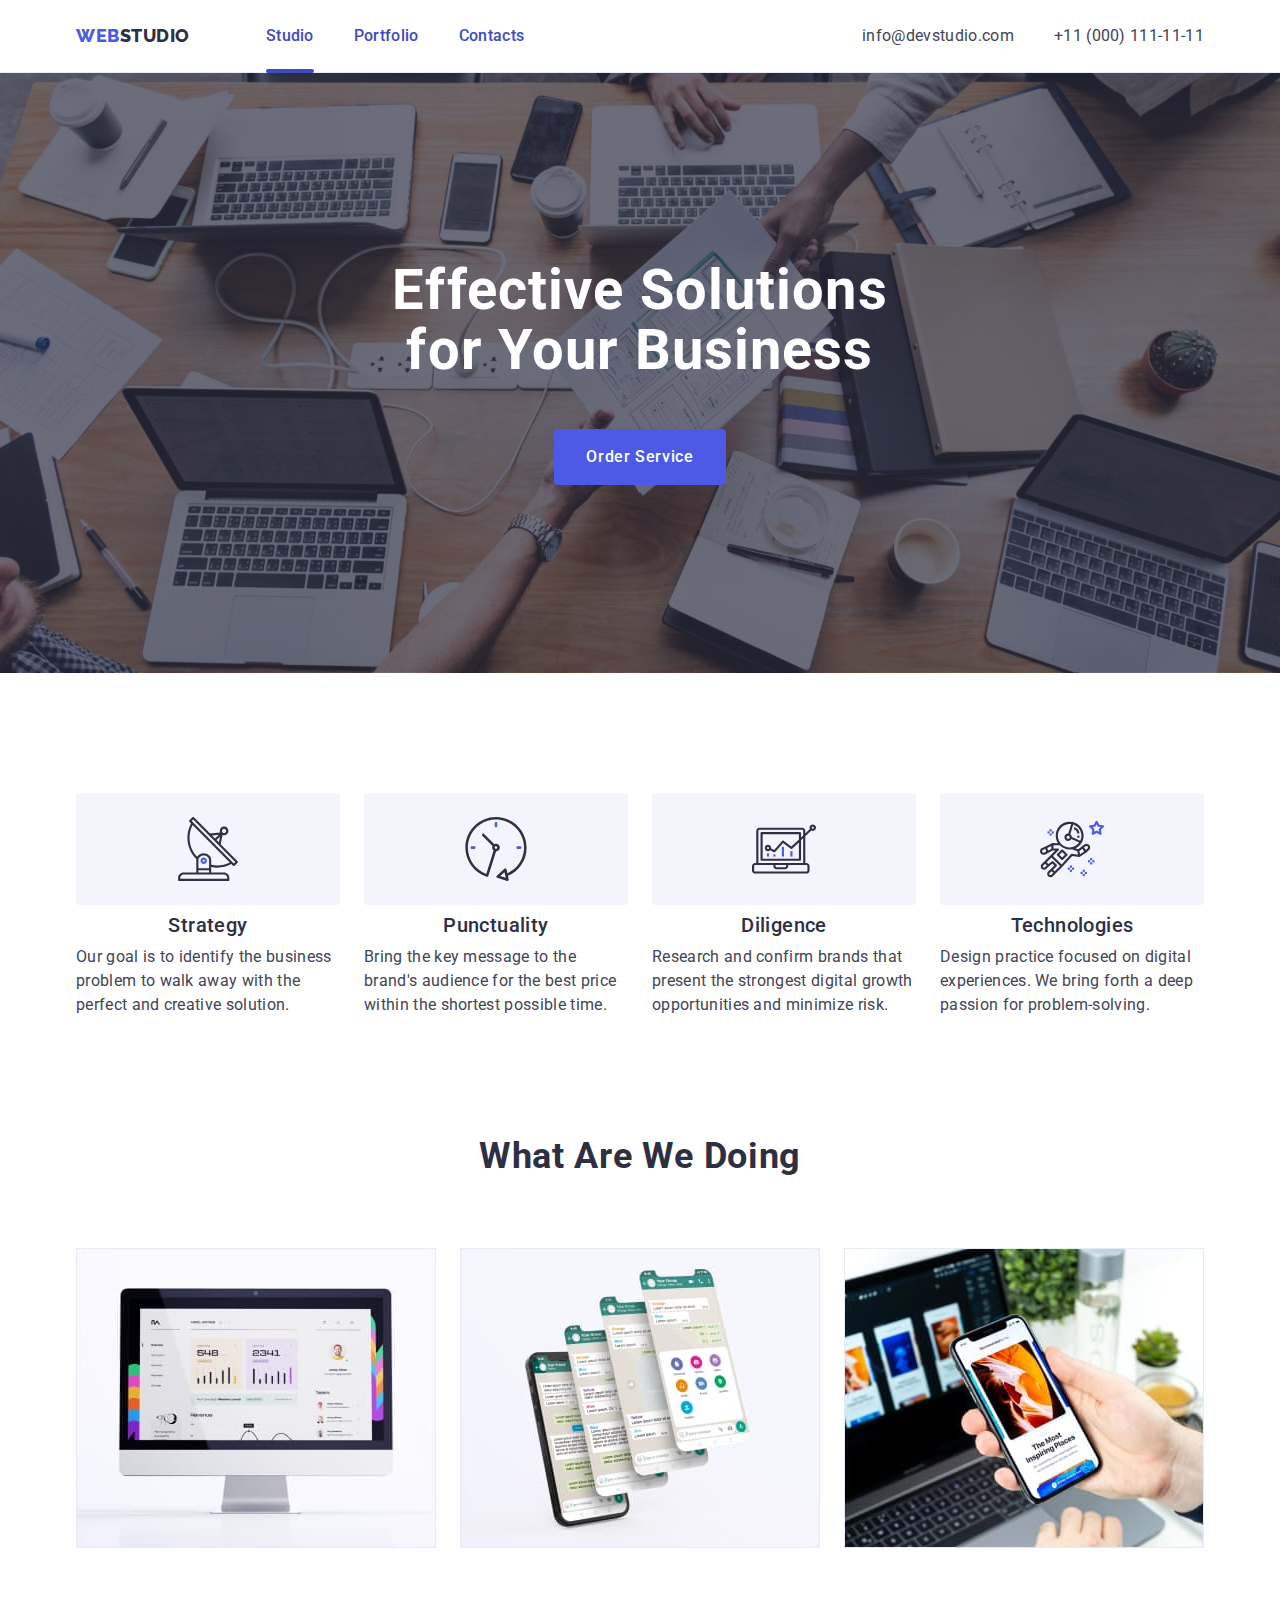
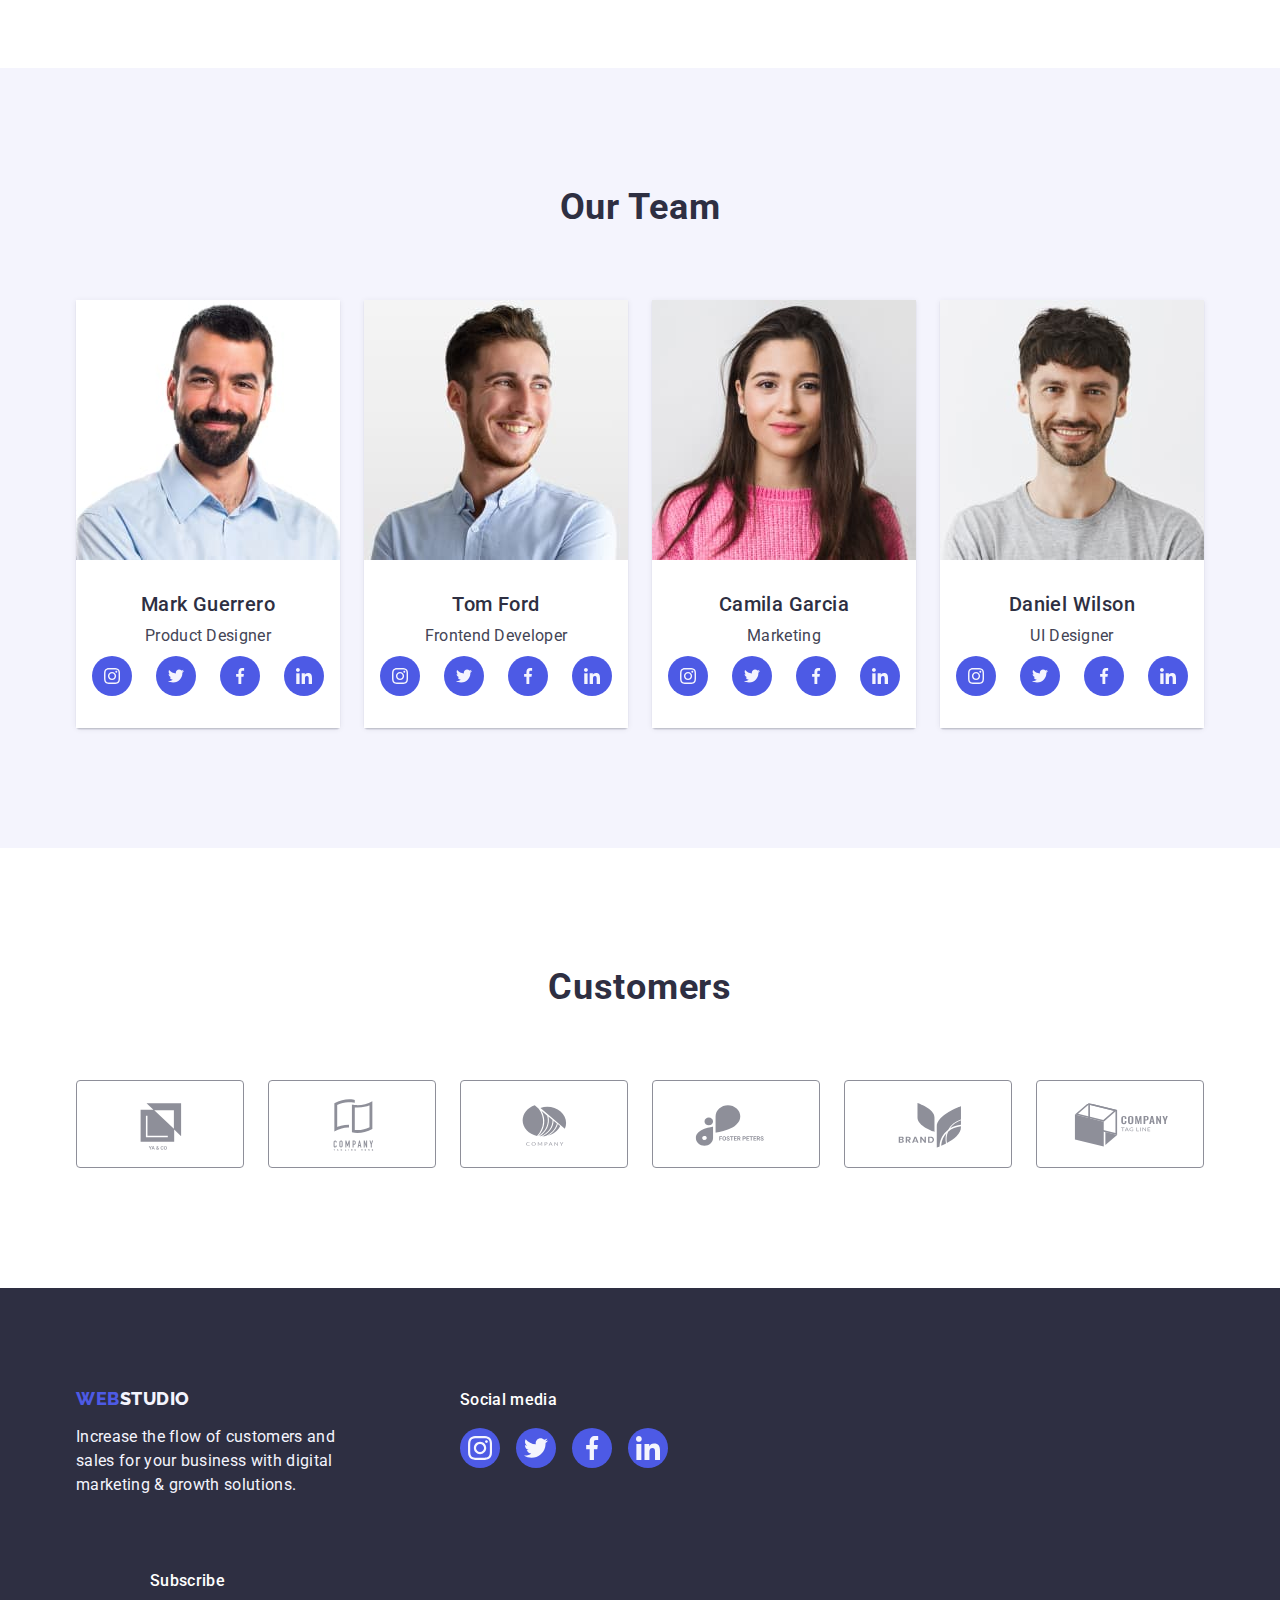
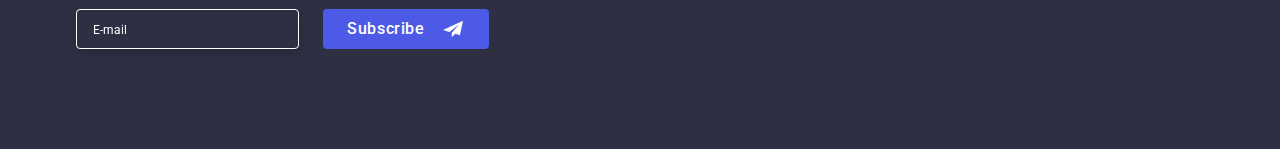
==== commit 82c61b79: "24.05" ====
--- a/index.html
+++ b/index.html
@@ -62,64 +62,76 @@
       <!-- ==================Mobile-menu====================== -->
       <div class="mobile-menu-window" data-menu>
         <div class="container mobile-menu-container">
-          <button type="button" class="mobile-menu-close" data-menu-close>
-            <svg width="8" height="8" class="button-effects">
-              <use href="./images/icons.svg#icon-close"></use>
-            </svg>
-          </button>
-          <ul class="site-nav-menu list">
-            <li class="head-link-menu">
-              <a href="./index.html" class="link padding-link-menu-color">Studio</a>
-            </li>
-            <li class="head-link-menu">
-              <a href="./portfolio.html" class="link padding-link-menu">Portfolio</a>
-            </li>
-            <li class="head-link-menu">
-              <a href="" class="link padding-link-menu">Contacts</a>
-            </li>
-          </ul>
-          <ul class="auth-nav-menu list">
-            <li>
-              <a href="tel:+110001111111" class="link padding-link-number"
-                >+11 (000) 111-11-11</a
-              >
-            </li>
-            <li>
-              <a href="mailto:info@devstudio.com" class="link padding-link-mail"
-                >info@devstudio.com</a
-              >
-            </li>
-          </ul>
-          <ul class="social-link-menu list">
-            <li class="social-link-item">
-              <a href="" class="social-list-link">
-                <svg width="16" height="16" class="social-link-net">
-                  <use href="./images/icons.svg#icon-instagram"></use>
-                </svg>
-              </a>
-            </li>
-            <li class="social-link-item">
-              <a href="" class="social-list-link">
-                <svg width="16" height="16" class="social-link-net">
-                  <use href="./images/icons.svg#icon-twitter"></use>
-                </svg>
-              </a>
-            </li>
-            <li class="social-link-item">
-              <a href="" class="social-list-link">
-                <svg width="16" height="16" class="social-link-net">
-                  <use href="./images/icons.svg#icon-facebook"></use>
-                </svg>
-              </a>
-            </li>
-            <li class="social-link-item">
-              <a href="" class="social-list-link">
-                <svg width="16" height="16" class="social-link-net">
-                  <use href="./images/icons.svg#icon-linkedin"></use>
-                </svg>
-              </a>
-            </li>
-          </ul>
+          <div>
+            <button type="button" class="mobile-menu-close" data-menu-close>
+              <svg width="8" height="8" class="button-effects">
+                <use href="./images/icons.svg#icon-close"></use>
+              </svg>
+            </button>
+            <ul class="site-nav-menu list">
+              <li class="head-link-menu">
+                <a
+                  href="./index.html"
+                  class="link padding-link-menu padding-link-menu-color"
+                  >Studio</a
+                >
+              </li>
+              <li class="head-link-menu">
+                <a href="./portfolio.html" class="link padding-link-menu">Portfolio</a>
+              </li>
+              <li class="head-link-menu">
+                <a href="" class="link padding-link-menu">Contacts</a>
+              </li>
+            </ul>
+          </div>
+          <div>
+            <ul class="auth-nav-menu list">
+              <li class="mobile-menu-adress">
+                <a
+                  href="tel:+110001111111"
+                  class="link padding-link-menu padding-link-number"
+                  >+11 (000) 111-11-11</a
+                >
+              </li>
+              <li>
+                <a
+                  href="mailto:info@devstudio.com"
+                  class="link padding-link-menu padding-link-mail"
+                  >info@devstudio.com</a
+                >
+              </li>
+            </ul>
+            <ul class="social-link-menu list">
+              <li class="social-link-item">
+                <a href="" class="social-list-link">
+                  <svg width="16" height="16" class="social-link-net-menu">
+                    <use href="./images/icons.svg#icon-instagram"></use>
+                  </svg>
+                </a>
+              </li>
+              <li class="social-link-item">
+                <a href="" class="social-list-link-menu">
+                  <svg width="16" height="16" class="social-link-net-menu">
+                    <use href="./images/icons.svg#icon-twitter"></use>
+                  </svg>
+                </a>
+              </li>
+              <li class="social-link-item">
+                <a href="" class="social-list-link">
+                  <svg width="16" height="16" class="social-link-net-menu">
+                    <use href="./images/icons.svg#icon-facebook"></use>
+                  </svg>
+                </a>
+              </li>
+              <li class="social-link-item">
+                <a href="" class="social-list-link">
+                  <svg width="16" height="16" class="social-link-net">
+                    <use href="./images/icons.svg#icon-linkedin"></use>
+                  </svg>
+                </a>
+              </li>
+            </ul>
+          </div>
         </div>
       </div>
     </header>
@@ -477,7 +489,7 @@
       </div>
     </footer>
     <!-- ===========================Modal Window ===================== -->
-    <!-- <div class="backdrop is-hidden" data-modal>
+    <div class="backdrop is-hidden" data-modal>
       <div class="modal-window">
         <button type="button" class="modal-button" data-modal-close>
           <svg width="8" height="8" class="button-effects">
@@ -542,7 +554,7 @@
           <button type="submit" class="button">Send</button>
         </form>
       </div>
-    </div> -->
+    </div>
     <script src="./js/mobile-menu.js"></script>
     <script src="./js/modal.js"></script>
   </body>
--- a/css/styles.css
+++ b/css/styles.css
@@ -6,6 +6,7 @@
   --background: #f4f4fd;
   --focus-hover-color: #404bbf;
   --botton-border-color: #e7e9fc;
+  --gradient: linear-gradient(rgba(46, 47, 66, 0.7), rgba(46, 47, 66, 0.7));
 }
 h1,
 h2,
@@ -99,14 +100,6 @@
   transition-duration: 250ms;
 }
 
-.mobile-menu-open {
-  background-color: transparent;
-  border: none;
-  padding: 0;
-  line-height: 0;
-  stroke: black;
-}
-
 /* .head-link:not(:last-child) {
   margin-right: 40px;
 } */
@@ -169,11 +162,16 @@
   max-width: 428px;
   margin-left: auto;
   margin-right: auto;
-  /* background-image: linear-gradient(rgba(46, 47, 66, 0.7), rgba(46, 47, 66, 0.7)),
-    url(../images/people-office.jpg); */
+  background-image: var(--gradient), url(../images/Dark-bg.jpg);
   background-repeat: no-repeat;
   background-position: center;
   background-size: cover;
+}
+
+@media (min-device-pixel-ratio: 2), (min-resolution: 192dpi), (min-resolution: 2dppx) {
+  .hero-wrap {
+    background-image: var(--gradient), url(../images/2x/Dark-bg-mob.jpg);
+  }
 }
 
 .hero-title {
@@ -473,6 +471,7 @@
   width: 264px;
   margin-left: auto;
   margin-right: auto;
+  text-align: left;
 }
 
 .social {
@@ -513,7 +512,7 @@
 }
 .social-link-icon-item:hover,
 .social-link-icon-item:focus {
-  background-color: var(--accent-color);
+  background-color: #31d0aa;
 }
 .subscribe {
   display: flex;
@@ -522,6 +521,7 @@
   justify-content: center;
   text-align: center;
   gap: 16px;
+  width: 100%;
 }
 .subscribe-title {
   color: var(--primari-white-color);
@@ -538,7 +538,7 @@
   border: 1px solid #ffffff;
   filter: drop-shadow(0px 4px 4px rgba(0, 0, 0, 0.15));
   border-radius: 4px;
-  width: 264px;
+  width: 100%;
   height: 40px;
   padding-left: 16px;
 }
@@ -548,6 +548,10 @@
   font-size: 12px;
   line-height: 2;
 }
+.subscribe-input:hover,
+.subscribe-input:focus {
+  border-color: var(--accent-color);
+}
 
 .subscribe-button {
   color: var(--primari-white-color);
@@ -564,6 +568,14 @@
   border: none;
   padding: 8px 24px;
   gap: 16px;
+}
+
+.subscribe-button:hover,
+.subscribe-button:focus {
+  color: var(--primari-white-color);
+  background: var(--focus-hover-color);
+  box-shadow: 0px 4px 4px rgba(0, 0, 0, 0.15);
+  border-radius: 4px;
 }
 .subscribe-link-footer {
   fill: var(--primari-white-color);
@@ -691,7 +703,8 @@
 
 .modal-window {
   position: absolute;
-  width: 408px;
+  max-width: 392px;
+  width: 100%;
   min-height: 576px;
   left: 50%;
   top: 50%;
--- a/css/media.css
+++ b/css/media.css
@@ -12,6 +12,14 @@
     display: none;
   }
 }
+@media screen and (max-width: 768px) {
+  .site-nav {
+    display: none;
+  }
+  .auth-address {
+    display: none;
+  }
+}
 .section-team > .container {
   max-width: 294px;
 }
@@ -22,24 +30,6 @@
   .container {
     max-width: 396px;
   }
-
-  /* ===================== Hero =================== */
-
-  /* .hero {
-    padding-top: 112px;
-    padding-bottom: 122px;
-    max-width: 428px;
-    background-image: linear-gradient(rgba(46, 47, 66, 0.7), rgba(46, 47, 66, 0.7)),
-      url(../images/people-office.jpg);
-  } */
-  /* ======================= Section 4 =============== */
-
-  /* .team-list {
-    padding-left: 80px;
-    padding-right: 80px;
-  } */
-
-  /* =============Section 5 =========== */
   .client-link {
     display: flex;
     flex-wrap: wrap;
@@ -51,9 +41,7 @@
     height: 88px;
   }
 }
-
 /* ================ 768 =============== */
-
 @media screen and (min-width: 768px) {
   .container {
     max-width: 766px;
@@ -66,15 +54,16 @@
   .logo {
     margin-right: 120px;
   }
+
   .head-link:not(:last-child) {
     margin-right: 40px;
   }
   .padding-link {
+    color: var(--title-text-color);
     padding: 24px 0;
     display: inline-block;
     transition: color 250ms cubic-bezier(0.4, 0, 0.2, 1);
     position: relative;
-    color: var(--title-text-color);
   }
   .activ::after {
     display: block;
@@ -86,8 +75,10 @@
     position: absolute;
     bottom: -1px;
   }
-  .padding-link:hover,
-  .padding-link:focus {
+  .padding-link,
+  .padding-link-auth:hover,
+  .padding-link,
+  .padding-link-auth:focus {
     color: var(--focus-hover-color);
   }
   .auth-address {
@@ -115,10 +106,14 @@
   /* -----------------   Hero ------------------ */
   .hero {
     max-width: 736px;
-    background-image: linear-gradient(rgba(46, 47, 66, 0.7), rgba(46, 47, 66, 0.7)),
-      url(../images/people-office.jpg);
-  }
-
+    background-image: var(--gradient), url(../images/Dark-bg-tab.jpg);
+  }
+
+  @media (min-device-pixel-ratio: 2), (min-resolution: 192dpi), (min-resolution: 2dppx) {
+    .hero-wrap {
+      background-image: var(--gradient), url(../images/2x/Dark-bg-tab2.jpg);
+    }
+  }
   .hero-title {
     font-size: 56px;
     line-height: 1.07;
@@ -162,10 +157,9 @@
   }
 
   /* ================ Section 5 =============== */
-  .section-customers > .container {
+  .section-customers .footer-section > .container {
     max-width: 582px;
   }
-
   .client-link {
     display: flex;
     flex-wrap: wrap;
@@ -177,21 +171,25 @@
     height: 88px;
   }
   /* ================== footer =================== */
+  .footer-section > .container {
+    max-width: 582px;
+  }
 
   .footer-section {
     align-items: baseline;
     display: flex;
     flex-wrap: wrap;
-    margin-left: auto;
+    /* flex-direction: row; */
   }
   .footer-content {
-    /* margin-left: 0; */
     margin-right: 24px;
     margin-bottom: 72px;
     text-align: left;
   }
-  .text-footer {
-  }
+  .social {
+    text-align: left;
+  }
+
   .subscribe {
     display: flex;
     justify-content: left;
@@ -227,9 +225,14 @@
     padding-top: 188px;
     padding-bottom: 188px;
     max-width: 1440px;
-    background-image: linear-gradient(rgba(46, 47, 66, 0.7), rgba(46, 47, 66, 0.7)),
-      url(../images/people-office.jpg);
-  }
+    background-image: var(--gradient), url(../images/people-office.jpg);
+  }
+  @media (min-device-pixel-ratio: 2), (min-resolution: 192dpi), (min-resolution: 2dppx) {
+    .hero-wrap {
+      background-image: var(--gradient), url(../images/2x/people-office2.jpg);
+    }
+  }
+
   .hero-title {
     margin-bottom: 48px;
   }
--- a/css/mobile.css
+++ b/css/mobile.css
@@ -1,12 +1,10 @@
-@media screen and (max-width: 768px) {
-  .site-nav {
-    display: none;
-  }
-  .auth-address {
-    display: none;
-  }
+.mobile-menu-open {
+  background-color: transparent;
+  border: none;
+  padding: 0;
+  line-height: 0;
+  stroke: var(--title-text-color);
 }
-
 @media screen and (max-width: 768px) {
   .mobile-menu-window {
     position: fixed;
@@ -14,7 +12,7 @@
     height: 100%;
     min-height: 796px;
     z-index: 100;
-    background-color: antiquewhite;
+    background-color: #ffffff;
     top: 0;
     left: 0;
     opacity: 0;
@@ -51,8 +49,11 @@
     position: relative;
     padding-top: 80px;
     padding-bottom: 40px;
-    padding-left: 40px;
-    padding-right: 35px;
+    height: 100%;
+    display: flex;
+    flex-direction: column;
+    justify-content: space-between;
+    overflow: auto;
   }
 
   .site-nav-menu {
@@ -69,6 +70,9 @@
     color: #4d5ae5;
   }
   .auth-nav-menu {
+    margin-bottom: 48px;
+  }
+  .mobile-menu-adress {
     margin-bottom: 40px;
   }
 
@@ -78,24 +82,41 @@
     line-height: 1.11;
     letter-spacing: 0.02em;
     color: #4d5ae5;
+    display: block;
   }
   .padding-link-mail {
+    color: #434455;
     font-weight: 500;
     font-size: 20px;
     line-height: 1.2;
     letter-spacing: 0.02em;
+    display: block;
   }
-
   .social-link-menu {
     display: flex;
+    justify-content: left;
+    gap: 56px;
+  }
+  .social-list-link-menu {
+    width: 40px;
+    height: 40px;
+    border-radius: 50%;
+    background-color: var(--accent-color);
     justify-content: center;
-    gap: 24px;
+    display: flex;
+    align-items: center;
+    transition: background-color 250ms cubic-bezier(0.4, 0, 0.2, 1);
   }
-
-  .padding-link-menu {
+  .social-link-net-menu {
+    fill: var(--background);
   }
-
-  .mobile-menu-container {
+  .social-list-link-menu:hover,
+  .social-list-link-menu:focus {
+    background-color: var(--focus-hover-color);
+  }
+  .padding-link-menu:hover,
+  .padding-link-menu:focus {
+    color: var(--focus-hover-color);
   }
 }
 @media screen and (min-width: 768px) {
